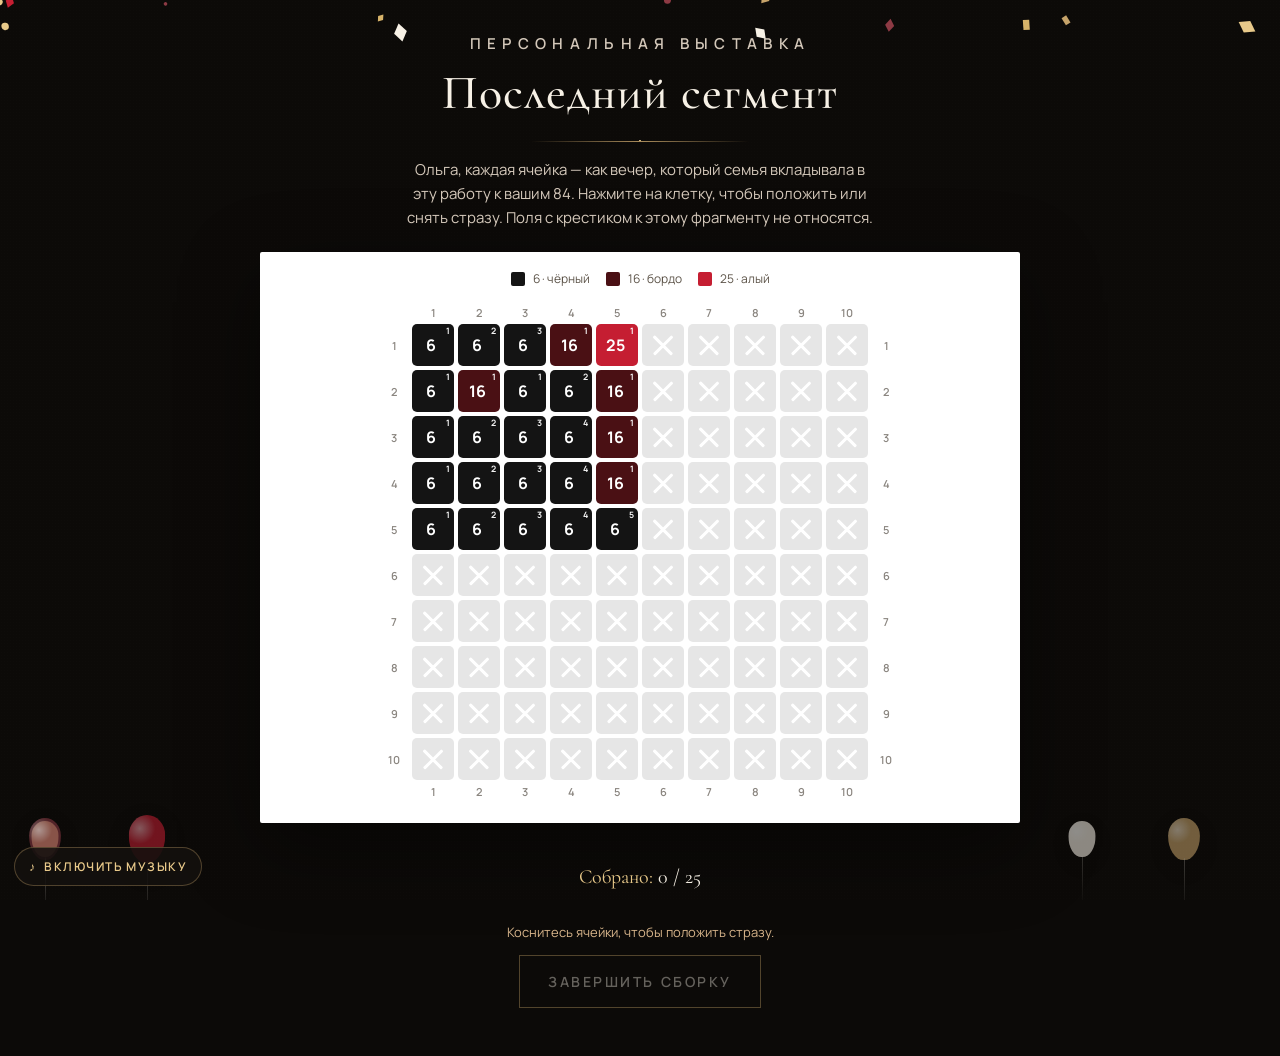
==== assemble.html @ ad4030d2 "Перенести сайт и исходники из папки 1 в репозиторий VIP-приглашение к 84-летию Ольги: билет, сборка " ====
<!DOCTYPE html>
<html lang="ru">
<head>
  <meta charset="UTF-8" />
  <meta name="viewport" content="width=device-width, initial-scale=1, viewport-fit=cover" />
  <meta name="theme-color" content="#0c0a08" />
  <title>Сборка · Последний сегмент</title>
  <link rel="icon" href="img/favicon.svg" type="image/svg+xml" />
  <link rel="preconnect" href="https://fonts.googleapis.com" />
  <link rel="preconnect" href="https://fonts.gstatic.com" crossorigin />
  <link href="https://fonts.googleapis.com/css2?family=Cormorant+Garamond:ital,wght@0,500;0,600;1,500&family=Manrope:wght@400;500;600;700&display=swap" rel="stylesheet" />
  <link rel="stylesheet" href="css/styles.css" />
</head>
<body data-scene="assemble">
  <div class="veil" id="veil" hidden>
    <p>Плёнка сходит…</p>
  </div>
  <main class="page assemble-page">
    <div class="assemble-shell">
      <header class="assemble-head">
        <p class="kicker">Персональная выставка</p>
        <h1>Последний сегмент</h1>
        <div class="ornament" aria-hidden="true"></div>
        <p>
          Ольга, каждая ячейка — как вечер, который семья вкладывала в эту работу
          к вашим 84. Нажмите на клетку, чтобы положить или снять стразу.
          Поля с крестиком к этому фрагменту не относятся.
        </p>
      </header>

      <section class="board-card" aria-label="Схема сегмента">
        <div class="legend">
          <span class="swatch"><i class="s6"></i> 6 · чёрный</span>
          <span class="swatch"><i class="s16"></i> 16 · бордо</span>
          <span class="swatch"><i class="s25"></i> 25 · алый</span>
        </div>
        <div class="chart-wrap">
          <div id="chart" class="chart" role="grid" aria-label="Схема 10 на 10, активны 25 ячеек"></div>
        </div>
      </section>

      <footer class="assemble-footer">
        <p id="progress" class="progress">Собрано: <span>0 / 25</span></p>
        <p id="hint" class="hint">Коснитесь ячейки, чтобы положить стразу.</p>
        <button class="btn is-disabled" id="finishBtn" type="button">Завершить сборку</button>
      </footer>
    </div>
  </main>
  <script src="js/atmosphere.js"></script>
  <script src="js/assemble.js"></script>
</body>
</html>
---- css/styles.css ----
:root {
  --bg: #0c0a08;
  --bg-soft: #14110e;
  --paper: #f4efe6;
  --paper-deep: #e7dfd2;
  --ink: #1c1814;
  --ink-soft: #5c5348;
  --cream: #f7f1e6;
  --gold: #c6a36a;
  --gold-bright: #e8c98a;
  --gold-dim: #8a7048;
  --line: rgba(198, 163, 106, 0.35);
  --c6: #141414;
  --c16: #4a1014;
  --c25: #c51e32;
  --x: #ececec;
  --shadow: 0 24px 80px rgba(0, 0, 0, 0.45);
  --gold-glow: 0 0 28px rgba(198, 163, 106, 0.38);
  --serif: "Cormorant Garamond", "Times New Roman", serif;
  --sans: "Manrope", "Segoe UI", sans-serif;
}

*,
*::before,
*::after {
  box-sizing: border-box;
}

html,
body {
  margin: 0;
  min-height: 100%;
}

body {
  font-family: var(--sans);
  background: var(--bg);
  color: var(--cream);
  -webkit-font-smoothing: antialiased;
}

body::before {
  content: "";
  position: fixed;
  inset: 0;
  pointer-events: none;
  background-image: radial-gradient(rgba(255, 255, 255, 0.03) 0.6px, transparent 0.6px);
  background-size: 3px 3px;
  opacity: 0.35;
  z-index: 0;
}

a {
  color: inherit;
}

[hidden] {
  display: none !important;
}

.page {
  position: relative;
  z-index: 1;
  min-height: 100vh;
  display: flex;
  flex-direction: column;
  align-items: center;
  justify-content: center;
  padding: max(32px, env(safe-area-inset-top)) 20px max(48px, env(safe-area-inset-bottom));
}

.ornament {
  width: min(220px, 50vw);
  height: 18px;
  background:
    linear-gradient(90deg, transparent, var(--gold), transparent) center / 100% 1px no-repeat,
    radial-gradient(circle, var(--gold-bright) 1.4px, transparent 1.5px) center / 18px 18px no-repeat;
  opacity: 0.85;
  margin: 8px auto;
}

.kicker {
  letter-spacing: 0.42em;
  text-transform: uppercase;
  font-size: 11px;
  color: var(--gold);
  font-weight: 600;
  margin: 0;
}

h1,
h2 {
  font-family: var(--serif);
  font-weight: 500;
  letter-spacing: 0.02em;
  margin: 0;
}

.btn {
  appearance: none;
  border: 1px solid var(--gold);
  background: transparent;
  color: var(--cream);
  font-family: var(--sans);
  font-size: 14px;
  font-weight: 600;
  letter-spacing: 0.18em;
  text-transform: uppercase;
  text-decoration: none;
  padding: 16px 28px;
  cursor: pointer;
  display: inline-flex;
  align-items: center;
  justify-content: center;
  gap: 10px;
  transition: background 0.25s ease, color 0.25s ease, transform 0.2s ease, opacity 0.2s ease;
}

.btn:hover {
  background: var(--gold);
  color: var(--bg);
  transform: translateY(-1px);
}

.btn:active {
  transform: translateY(0);
}

.btn[disabled],
.btn.is-disabled {
  opacity: 0.38;
  cursor: not-allowed;
  transform: none;
  background: transparent;
  color: var(--cream);
}

.btn.is-ready {
  opacity: 1;
  cursor: pointer;
  background: var(--gold);
  color: var(--bg);
  box-shadow: var(--gold-glow);
}

.btn.is-ready:hover {
  background: var(--gold-bright);
  color: var(--bg);
}

.btn-ghost {
  border-color: rgba(198, 163, 106, 0.45);
  letter-spacing: 0.14em;
  font-size: 12px;
  padding: 12px 22px;
}

.hint {
  min-height: 1.4em;
  margin: 0;
  font-size: 13px;
  color: #d7b48a;
}

/* ——— Page 1: invitation ——— */
.invite-wrap {
  width: min(720px, 100%);
}

.ticket {
  position: relative;
  background:
    linear-gradient(180deg, rgba(198, 163, 106, 0.08), transparent 28%),
    var(--bg-soft);
  border: 1px solid var(--line);
  box-shadow: var(--shadow);
  padding: 42px 36px 36px;
  overflow: hidden;
}

.ticket::before,
.ticket::after {
  content: "";
  position: absolute;
  top: 58%;
  width: 28px;
  height: 28px;
  background: var(--bg);
  border-radius: 50%;
}

.ticket::before {
  left: -14px;
  box-shadow: inset -1px 0 0 var(--line);
}

.ticket::after {
  right: -14px;
  box-shadow: inset 1px 0 0 var(--line);
}

.ticket-head {
  display: flex;
  justify-content: space-between;
  align-items: flex-start;
  gap: 16px;
  margin-bottom: 28px;
}

.ticket-no {
  font-size: 11px;
  letter-spacing: 0.28em;
  text-transform: uppercase;
  color: var(--gold-dim);
  text-align: right;
}

.ticket h1 {
  font-size: clamp(36px, 8vw, 58px);
  line-height: 0.95;
  margin: 10px 0 6px;
}

.ticket .subtitle {
  font-family: var(--serif);
  font-style: italic;
  font-size: 22px;
  color: var(--gold-bright);
  margin: 0 0 18px;
}

.ticket-meta {
  display: grid;
  grid-template-columns: repeat(3, 1fr);
  gap: 10px;
  margin: 0 0 22px;
  padding: 0;
}

.ticket-meta div {
  text-align: center;
  border-top: 1px solid var(--line);
  border-bottom: 1px solid var(--line);
  padding: 10px 4px;
}

.ticket-meta dt {
  font-size: 10px;
  letter-spacing: 0.28em;
  text-transform: uppercase;
  color: var(--gold-dim);
  margin: 0 0 4px;
}

.ticket-meta dd {
  margin: 0;
  font-family: var(--serif);
  font-size: 16px;
  color: var(--cream);
}

.ticket-perf {
  height: 18px;
  margin: 8px 0 18px;
  background-image: radial-gradient(circle, var(--bg) 5px, transparent 5.5px);
  background-size: 18px 18px;
  background-position: center;
  background-repeat: repeat-x;
  border-top: 1px dashed var(--line);
  border-bottom: 1px dashed var(--line);
}

.story {
  color: #d8cfc3;
  font-size: 15.5px;
  line-height: 1.7;
  max-width: 58ch;
}

.story p {
  margin: 0 0 14px;
}

.story em {
  font-family: var(--serif);
  font-style: italic;
  color: var(--cream);
}

.sealed {
  margin: 26px 0 30px;
  display: grid;
  grid-template-columns: 92px 1fr;
  gap: 16px;
  align-items: center;
  padding: 14px;
  border: 1px dashed var(--line);
  background: rgba(255, 255, 255, 0.02);
}

.canvas-preview {
  width: 92px;
  height: 118px;
  background:
    linear-gradient(135deg, rgba(197, 30, 50, 0.18), transparent 42%),
    repeating-linear-gradient(90deg, #1a1a1a 0 6px, #2a2a2a 6px 12px);
  position: relative;
  overflow: hidden;
  border: 1px solid #2b261f;
}

.canvas-preview .film {
  position: absolute;
  inset: 0 0 0 18%;
  background:
    repeating-linear-gradient(
      -18deg,
      rgba(232, 222, 204, 0.88) 0 10px,
      rgba(214, 202, 180, 0.92) 10px 20px
    );
  box-shadow: -8px 0 16px rgba(0, 0, 0, 0.35);
}

.canvas-preview .film::after {
  content: "";
  position: absolute;
  inset: 0;
  background:
    linear-gradient(transparent 40%, rgba(0, 0, 0, 0.05) 41%),
    repeating-linear-gradient(90deg, transparent 0 16px, rgba(0, 0, 0, 0.06) 16px 17px);
}

.sealed p {
  margin: 0;
  font-size: 13px;
  line-height: 1.55;
  color: #cfc4b6;
}

.actions {
  display: flex;
  flex-direction: column;
  align-items: center;
  gap: 14px;
}

/* ——— Page 2: assembly ——— */
.assemble-page {
  justify-content: flex-start;
}

.assemble-shell {
  width: min(760px, 100%);
}

.assemble-head {
  text-align: center;
  margin-bottom: 22px;
}

.assemble-head h1 {
  font-size: clamp(32px, 7vw, 48px);
  margin: 8px 0 10px;
}

.assemble-head p {
  margin: 0 auto;
  max-width: 52ch;
  color: #d4c8ba;
  line-height: 1.6;
  font-size: 15px;
}

.board-card {
  background: #fff;
  color: var(--ink);
  border-radius: 2px;
  padding: 18px 14px 16px;
  box-shadow: var(--shadow);
}

.legend {
  display: flex;
  flex-wrap: wrap;
  gap: 10px 16px;
  justify-content: center;
  margin-bottom: 14px;
  font-size: 12px;
  color: var(--ink-soft);
}

.swatch {
  display: inline-flex;
  align-items: center;
  gap: 8px;
}

.swatch i {
  width: 14px;
  height: 14px;
  display: inline-block;
  border-radius: 2px;
}

.swatch .s6 { background: var(--c6); }
.swatch .s16 { background: var(--c16); }
.swatch .s25 { background: var(--c25); }

.chart-wrap {
  overflow: auto;
  padding: 4px 0 8px;
}

.chart {
  --cell: min(42px, 7.2vw);
  width: max-content;
  margin: 0 auto;
  display: grid;
  grid-template-columns: 28px repeat(10, var(--cell)) 28px;
  gap: 4px;
  user-select: none;
}

.axis {
  display: flex;
  align-items: center;
  justify-content: center;
  font-size: 11px;
  color: #8b8680;
  font-weight: 600;
}

.cell {
  width: var(--cell);
  height: var(--cell);
  border-radius: 5px;
  position: relative;
  display: flex;
  align-items: center;
  justify-content: center;
  font-weight: 700;
  color: #fff;
  font-size: calc(var(--cell) * 0.38);
  line-height: 1;
  border: 0;
  padding: 0;
}

.cell.color-6 { background: var(--c6); }
.cell.color-16 { background: var(--c16); }
.cell.color-25 { background: var(--c25); }

.cell .code {
  transform: translate(-2px, 1px);
}

.cell sup {
  position: absolute;
  top: 3px;
  right: 4px;
  font-size: 0.55em;
  font-weight: 700;
  opacity: 0.95;
}

.cell.placeable {
  font-family: inherit;
  appearance: none;
  -webkit-appearance: none;
  cursor: pointer;
  touch-action: manipulation;
  transition: transform 0.12s ease, box-shadow 0.12s ease, filter 0.12s ease;
}

.cell.placeable:hover {
  transform: translateY(-1px);
  filter: brightness(1.12);
}

.cell.placeable:focus-visible {
  outline: 2px solid var(--gold);
  outline-offset: 2px;
}

.cell.blocked {
  background: #e6e6e6;
  color: #fff;
  cursor: default;
  pointer-events: none;
}

.cell.blocked .x {
  display: none;
}

.cell.blocked::before,
.cell.blocked::after {
  content: "";
  position: absolute;
  width: 62%;
  height: 2.5px;
  background: #fff;
  border-radius: 1px;
}

.cell.blocked::before {
  transform: rotate(45deg);
}

.cell.blocked::after {
  transform: rotate(-45deg);
}

.cell.placed .gem {
  position: absolute;
  inset: 12%;
  background:
    linear-gradient(135deg, rgba(255, 255, 255, 0.85), rgba(255, 255, 255, 0) 42%),
    conic-gradient(from 45deg, rgba(255, 255, 255, 0.15), rgba(255, 255, 255, 0.7), rgba(0, 0, 0, 0.25), rgba(255, 255, 255, 0.5), rgba(255, 255, 255, 0.15));
  clip-path: polygon(50% 0, 100% 50%, 50% 100%, 0 50%);
  box-shadow: 0 0 10px rgba(255, 255, 255, 0.35);
  animation: gleam 1.8s ease-in-out infinite;
  z-index: 2;
}

.cell.placed .code,
.cell.placed sup {
  opacity: 0.18;
}

.cell.placed.color-25 .gem {
  animation: gleam 1.2s ease-in-out infinite;
  box-shadow: 0 0 14px rgba(197, 30, 50, 0.55);
}

.veil {
  position: fixed;
  inset: 0;
  z-index: 40;
  display: grid;
  place-items: center;
  background: rgba(12, 10, 8, 0.92);
  opacity: 0;
  pointer-events: none;
  transition: opacity 0.7s ease;
}

.veil.is-on {
  opacity: 1;
  pointer-events: all;
}

.veil p {
  margin: 0;
  font-family: var(--serif);
  font-style: italic;
  font-size: 28px;
  color: var(--gold-bright);
  letter-spacing: 0.04em;
}

body.is-complete .board-card {
  box-shadow: var(--shadow), 0 0 0 1px rgba(198, 163, 106, 0.35);
}

.lock-screen {
  width: min(520px, 100%);
  text-align: center;
}

.lock-screen h1 {
  font-size: clamp(32px, 7vw, 48px);
  margin: 8px 0 10px;
}

.lock-screen p {
  color: #d4c8ba;
  line-height: 1.65;
  margin: 0 auto 28px;
  max-width: 42ch;
}

@keyframes gleam {
  0%, 100% { filter: brightness(1); }
  50% { filter: brightness(1.35); }
}

.assemble-footer {
  display: flex;
  flex-direction: column;
  align-items: center;
  gap: 14px;
  margin-top: 22px;
  text-align: center;
}

.progress {
  font-family: var(--serif);
  font-size: 20px;
  color: var(--gold-bright);
}

.progress span {
  color: var(--cream);
}

/* ——— Page 3: gallery ——— */
.gallery-shell {
  width: min(640px, 100%);
  text-align: center;
}

.gallery-shell h1 {
  font-size: clamp(32px, 7vw, 50px);
  margin: 8px 0 6px;
}

.gallery-kicker-note {
  font-family: var(--serif);
  font-style: italic;
  color: var(--gold-bright);
  font-size: 20px;
  margin: 0 0 24px;
}

.frame-wrap {
  position: relative;
  margin: 0 auto 28px;
  width: min(420px, 86vw);
  padding: 16px;
  background:
    linear-gradient(180deg, #d7b36a, #8d6a32 40%, #c4a05a 70%, #7a5a28);
  box-shadow:
    var(--shadow),
    0 0 0 1px #5a431c,
    0 0 80px rgba(198, 163, 106, 0.18);
}

.frame-wrap::before {
  content: "";
  position: absolute;
  inset: 8px;
  border: 1px solid rgba(255, 255, 255, 0.28);
  pointer-events: none;
}

.portrait {
  display: block;
  width: 100%;
  aspect-ratio: 4 / 5;
  object-fit: cover;
  object-position: 50% 18%;
  background: #111;
  filter: contrast(1.02) saturate(1.04);
}

.reveal .portrait {
  animation: unveil 1.6s ease both;
}

@keyframes unveil {
  from { opacity: 0; transform: scale(1.04); filter: blur(8px) brightness(0.7); }
  to { opacity: 1; transform: scale(1); filter: contrast(1.02) saturate(1.04); }
}

.caption {
  color: #d8cfc3;
  font-size: 15.5px;
  line-height: 1.7;
  margin: 0 auto 28px;
  max-width: 54ch;
}

.caption p {
  margin: 0 0 12px;
}

.sign {
  font-family: var(--serif);
  font-style: italic;
  color: var(--gold-bright);
}

.party-canvas,
.balloon-layer {
  position: fixed;
  inset: 0;
  pointer-events: none;
  z-index: 2;
}

.balloon-layer {
  overflow: hidden;
}

.balloon {
  position: absolute;
  bottom: 4vh;
  width: 38px;
  height: 50px;
  background:
    radial-gradient(circle at 30% 28%, rgba(255, 255, 255, 0.55), transparent 36%),
    var(--balloon);
  border-radius: 50% 50% 48% 48% / 42% 42% 58% 58%;
  transform: scale(var(--s, 1));
  animation: balloon-drift var(--drift, 8s) ease-in-out infinite;
  animation-delay: var(--delay, 0s);
  filter: drop-shadow(0 8px 12px rgba(0, 0, 0, 0.28));
}

.balloon::after {
  content: "";
  position: absolute;
  left: 50%;
  top: 96%;
  width: 1px;
  height: 72px;
  background: linear-gradient(rgba(247, 241, 230, 0.45), transparent);
}

.balloon-left {
  left: var(--x, 3vw);
}

.balloon-right {
  right: var(--x, 3vw);
}

@keyframes balloon-drift {
  0%, 100% { transform: scale(var(--s, 1)) translateY(0) rotate(-6deg); }
  50% { transform: scale(var(--s, 1)) translateY(-28px) rotate(7deg); }
}

body[data-scene="assemble"] .balloon {
  opacity: 0.55;
}

.music-toggle {
  position: fixed;
  left: max(14px, env(safe-area-inset-left));
  bottom: max(14px, env(safe-area-inset-bottom));
  z-index: 50;
  appearance: none;
  border: 1px solid var(--line);
  background: rgba(20, 17, 14, 0.88);
  color: var(--gold-bright);
  font-family: var(--sans);
  font-size: 12px;
  font-weight: 600;
  letter-spacing: 0.12em;
  text-transform: uppercase;
  padding: 10px 14px;
  border-radius: 999px;
  cursor: pointer;
  display: inline-flex;
  align-items: center;
  gap: 8px;
}

.music-toggle.is-waiting {
  animation: music-pulse 1.6s ease-in-out infinite;
}

.music-toggle.is-on {
  border-color: var(--gold);
  color: var(--bg);
  background: var(--gold);
}

@keyframes music-pulse {
  0%, 100% { box-shadow: 0 0 0 0 rgba(198, 163, 106, 0.35); }
  50% { box-shadow: 0 0 0 8px rgba(198, 163, 106, 0); }
}

.gift-row {
  display: flex;
  align-items: center;
  justify-content: center;
  gap: 14px;
  margin-bottom: 6px;
}

.gallery-gift {
  margin: 0 0 18px;
}

.gift-dates {
  margin: 0;
  text-align: left;
  font-family: var(--serif);
  font-style: italic;
  font-size: 15px;
  color: var(--gold-bright);
  line-height: 1.45;
}

.cake {
  position: relative;
  width: 54px;
  height: 62px;
  flex: 0 0 auto;
}

.cake i {
  position: absolute;
  left: 50%;
  display: block;
}

.cake .flame {
  top: 0;
  width: 7px;
  height: 10px;
  margin-left: -3.5px;
  background: radial-gradient(circle, #ffe9a8 0 35%, #e3942b 70%, transparent 71%);
  border-radius: 50% 50% 45% 45%;
  animation: flame 0.9s ease-in-out infinite;
}

.cake .candle {
  top: 8px;
  width: 4px;
  height: 14px;
  margin-left: -2px;
  background: linear-gradient(#f7f1e6, #e8c98a);
  border-radius: 1px;
}

.cake .tier {
  border-radius: 3px 3px 2px 2px;
  transform: translateX(-50%);
}

.cake .tier.top {
  bottom: 22px;
  width: 28px;
  height: 10px;
  background: linear-gradient(#f4e4c4, #d9b37a);
}

.cake .tier.mid {
  bottom: 13px;
  width: 36px;
  height: 11px;
  background: linear-gradient(#c51e32, #7a1420);
}

.cake .tier.base {
  bottom: 5px;
  width: 46px;
  height: 12px;
  background: linear-gradient(#e8c98a, #a07a3c);
}

.cake .plate {
  bottom: 0;
  width: 52px;
  height: 5px;
  margin-left: -26px;
  border-radius: 50%;
  background: rgba(247, 241, 230, 0.35);
}

@keyframes flame {
  0%, 100% { transform: scale(1) translateY(0); opacity: 0.95; }
  50% { transform: scale(1.15, 0.9) translateY(-1px); opacity: 1; }
}

@media (prefers-reduced-motion: reduce) {
  .cell.placed .gem,
  .reveal .portrait,
  .veil,
  .balloon,
  .cake .flame,
  .music-toggle.is-waiting {
    animation: none;
    transition: none;
  }

  .btn,
  .cell.placeable {
    transition: none;
  }
}

@media (max-width: 640px) {
  .ticket {
    padding: 28px 18px 24px;
  }

  .ticket-head {
    flex-direction: column;
  }

  .ticket-no {
    text-align: left;
  }

  .ticket-meta {
    grid-template-columns: 1fr;
    gap: 0;
  }

  .ticket-meta div {
    border-top: 0;
    border-bottom: 1px solid var(--line);
    text-align: left;
    padding: 8px 0;
  }

  .ticket-meta div:first-child {
    border-top: 1px solid var(--line);
  }

  .sealed {
    grid-template-columns: 72px 1fr;
  }

  .chart {
    --cell: min(30px, 7.4vw);
    gap: 3px;
    grid-template-columns: 18px repeat(10, var(--cell)) 18px;
  }

  .axis {
    font-size: 9px;
  }
}
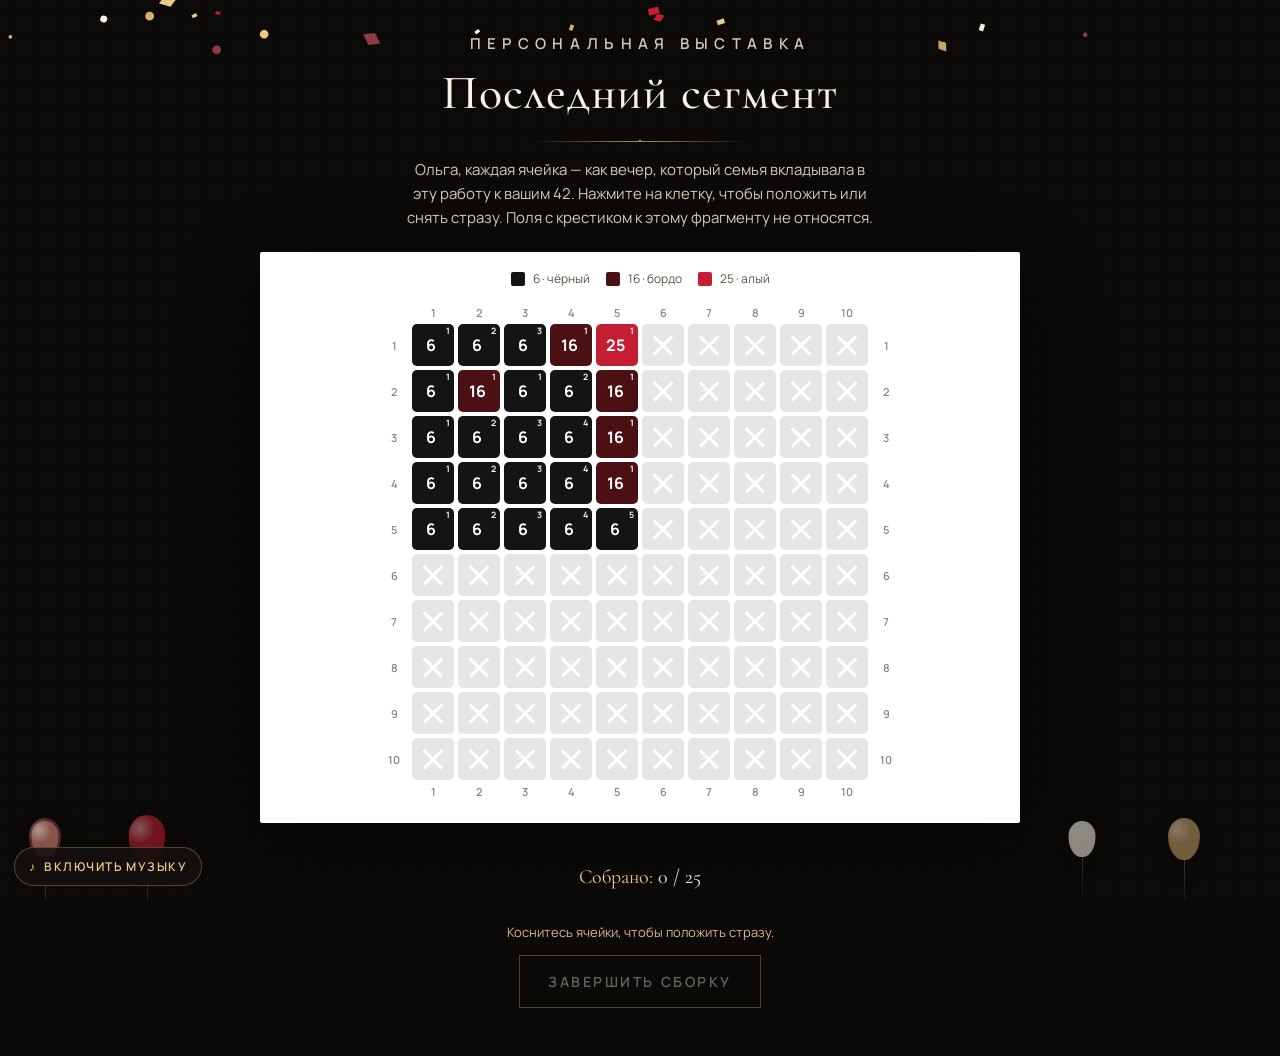
==== commit 9c59413e: "Исправить возраст на 42 и записать саммари проекта На сайте везде возраст 42 года, а не 84 и не год " ====
--- a/assemble.html
+++ b/assemble.html
@@ -23,7 +23,7 @@
         <div class="ornament" aria-hidden="true"></div>
         <p>
           Ольга, каждая ячейка — как вечер, который семья вкладывала в эту работу
-          к вашим 84. Нажмите на клетку, чтобы положить или снять стразу.
+          к вашим 42. Нажмите на клетку, чтобы положить или снять стразу.
           Поля с крестиком к этому фрагменту не относятся.
         </p>
       </header>
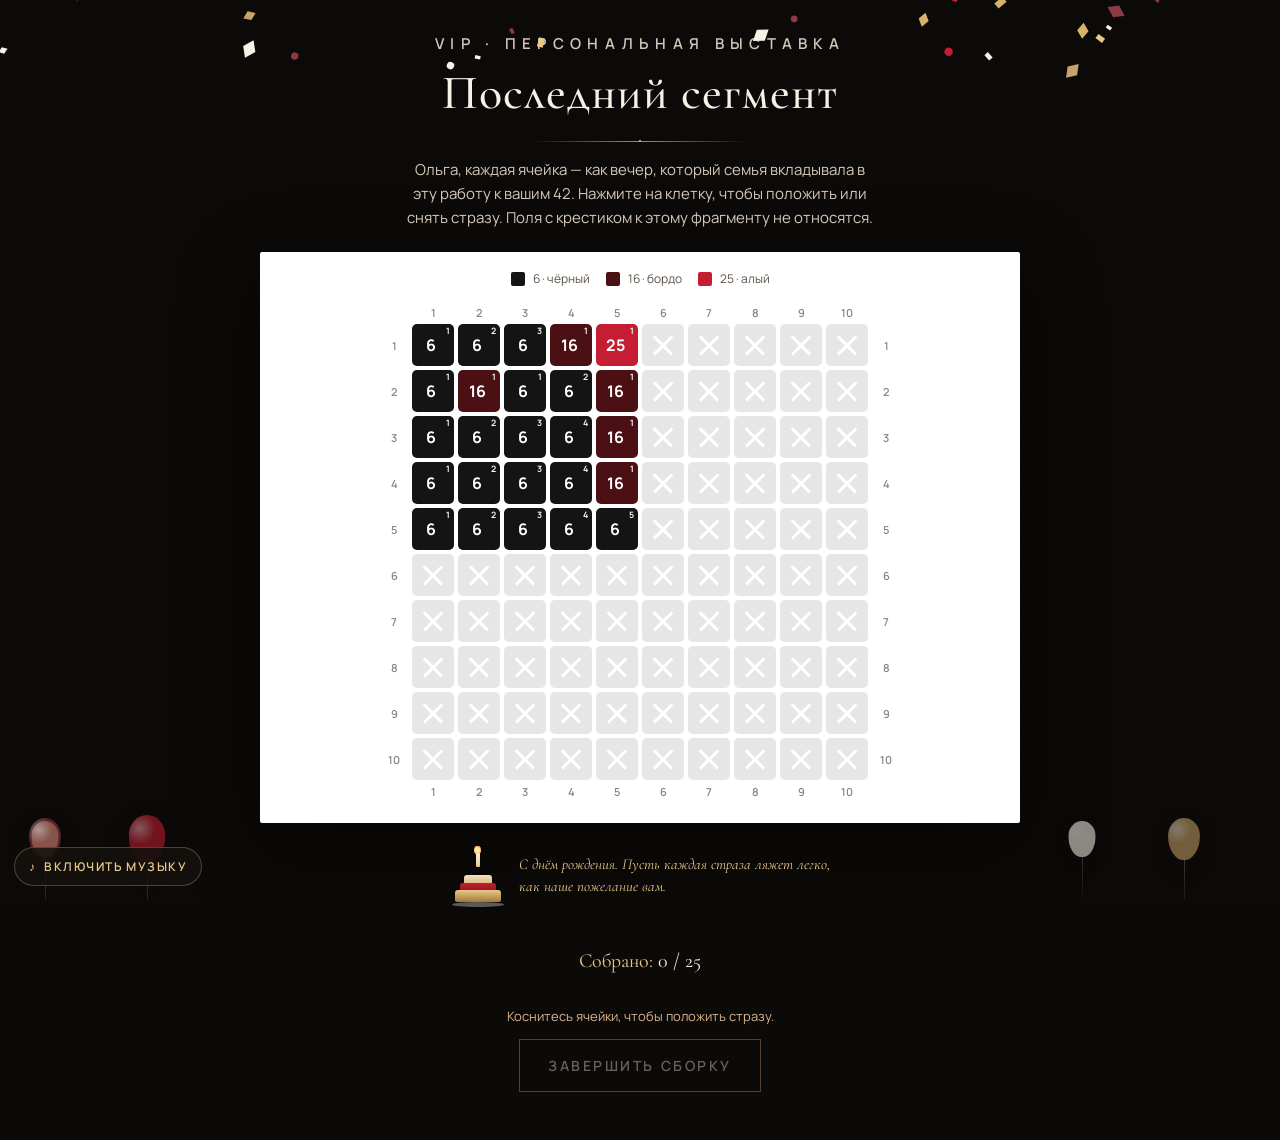
==== commit dc8583c8: "Усилить VIP-билет, limited-плашку и анимацию аватара На билете акцент VIP и плашка Limited, срок «де" ====
--- a/assemble.html
+++ b/assemble.html
@@ -18,7 +18,7 @@
   <main class="page assemble-page">
     <div class="assemble-shell">
       <header class="assemble-head">
-        <p class="kicker">Персональная выставка</p>
+        <p class="kicker">VIP · персональная выставка</p>
         <h1>Последний сегмент</h1>
         <div class="ornament" aria-hidden="true"></div>
         <p>
@@ -40,6 +40,17 @@
       </section>
 
       <footer class="assemble-footer">
+        <div class="gift-row assemble-gift">
+          <div class="cake" aria-hidden="true">
+            <i class="flame"></i>
+            <i class="candle"></i>
+            <i class="tier top"></i>
+            <i class="tier mid"></i>
+            <i class="tier base"></i>
+            <i class="plate"></i>
+          </div>
+          <p class="gift-wish">С днём рождения. Пусть каждая страза ляжет легко,<br />как наше пожелание вам.</p>
+        </div>
         <p id="progress" class="progress">Собрано: <span>0 / 25</span></p>
         <p id="hint" class="hint">Коснитесь ячейки, чтобы положить стразу.</p>
         <button class="btn is-disabled" id="finishBtn" type="button">Завершить сборку</button>
--- a/css/styles.css
+++ b/css/styles.css
@@ -170,12 +170,78 @@
 .ticket {
   position: relative;
   background:
-    linear-gradient(180deg, rgba(198, 163, 106, 0.08), transparent 28%),
+    linear-gradient(180deg, rgba(198, 163, 106, 0.16), transparent 22%),
     var(--bg-soft);
-  border: 1px solid var(--line);
-  box-shadow: var(--shadow);
+  border: 1px solid var(--gold);
+  box-shadow: var(--shadow), var(--gold-glow);
   padding: 42px 36px 36px;
   overflow: hidden;
+}
+
+.ticket-watermark {
+  position: absolute;
+  left: 50%;
+  top: 42%;
+  margin: 0;
+  transform: translate(-50%, -50%) rotate(-18deg);
+  font-family: var(--serif);
+  font-size: clamp(120px, 28vw, 220px);
+  letter-spacing: 0.08em;
+  color: var(--gold);
+  opacity: 0.07;
+  pointer-events: none;
+  user-select: none;
+  line-height: 1;
+  z-index: 0;
+}
+
+.ticket > *:not(.ticket-watermark) {
+  position: relative;
+  z-index: 1;
+}
+
+.vip-brand {
+  display: flex;
+  flex-wrap: wrap;
+  align-items: center;
+  gap: 10px;
+}
+
+.vip-kicker {
+  font-size: 12px;
+  letter-spacing: 0.48em;
+}
+
+.limited-badge {
+  display: inline-flex;
+  align-items: center;
+  border: 1px solid var(--gold);
+  background: linear-gradient(180deg, rgba(232, 201, 138, 0.22), rgba(198, 163, 106, 0.08));
+  color: var(--gold-bright);
+  letter-spacing: 0.32em;
+  text-transform: uppercase;
+  font-size: 10px;
+  font-weight: 700;
+  padding: 6px 10px 5px;
+}
+
+.vip-mark {
+  margin: 4px 0 2px;
+  font-family: var(--serif);
+  font-size: clamp(52px, 14vw, 92px);
+  font-weight: 600;
+  letter-spacing: 0.34em;
+  line-height: 0.9;
+  color: var(--gold-bright);
+  text-shadow: 0 0 28px rgba(198, 163, 106, 0.45);
+}
+
+.limited-line {
+  margin: 0 0 18px;
+  font-size: 12px;
+  letter-spacing: 0.22em;
+  text-transform: uppercase;
+  color: var(--gold);
 }
 
 .ticket::before,
@@ -644,6 +710,11 @@
   pointer-events: none;
 }
 
+.portrait-stage {
+  position: relative;
+  overflow: hidden;
+}
+
 .portrait {
   display: block;
   width: 100%;
@@ -654,13 +725,31 @@
   filter: contrast(1.02) saturate(1.04);
 }
 
+.portrait-mosaic {
+  position: absolute;
+  inset: 0;
+  width: 100%;
+  height: 100%;
+  opacity: 0;
+  pointer-events: none;
+}
+
+.portrait-stage.is-crystal .portrait-mosaic {
+  animation: crystal-in 2.8s ease forwards;
+}
+
 .reveal .portrait {
-  animation: unveil 1.6s ease both;
+  animation: unveil 2.4s ease both;
 }
 
 @keyframes unveil {
-  from { opacity: 0; transform: scale(1.04); filter: blur(8px) brightness(0.7); }
-  to { opacity: 1; transform: scale(1); filter: contrast(1.02) saturate(1.04); }
+  from { opacity: 0.55; transform: scale(1.06); filter: blur(24px) brightness(0.55) saturate(0.65); }
+  to { opacity: 1; transform: scale(1); filter: contrast(1.02) saturate(1.04) blur(0); }
+}
+
+@keyframes crystal-in {
+  from { opacity: 0; }
+  to { opacity: 1; }
 }
 
 .caption {
@@ -784,7 +873,8 @@
   margin: 0 0 18px;
 }
 
-.gift-dates {
+.gift-dates,
+.gift-wish {
   margin: 0;
   text-align: left;
   font-family: var(--serif);
@@ -792,6 +882,11 @@
   font-size: 15px;
   color: var(--gold-bright);
   line-height: 1.45;
+}
+
+.assemble-gift {
+  margin: 0 0 8px;
+  width: min(520px, 100%);
 }
 
 .cake {
@@ -869,6 +964,7 @@
 @media (prefers-reduced-motion: reduce) {
   .cell.placed .gem,
   .reveal .portrait,
+  .portrait-stage.is-crystal .portrait-mosaic,
   .veil,
   .balloon,
   .cake .flame,
@@ -877,6 +973,10 @@
     transition: none;
   }
 
+  .portrait-stage.is-crystal .portrait-mosaic {
+    opacity: 1;
+  }
+
   .btn,
   .cell.placeable {
     transition: none;
@@ -894,6 +994,10 @@
 
   .ticket-no {
     text-align: left;
+  }
+
+  .vip-mark {
+    letter-spacing: 0.18em;
   }
 
   .ticket-meta {
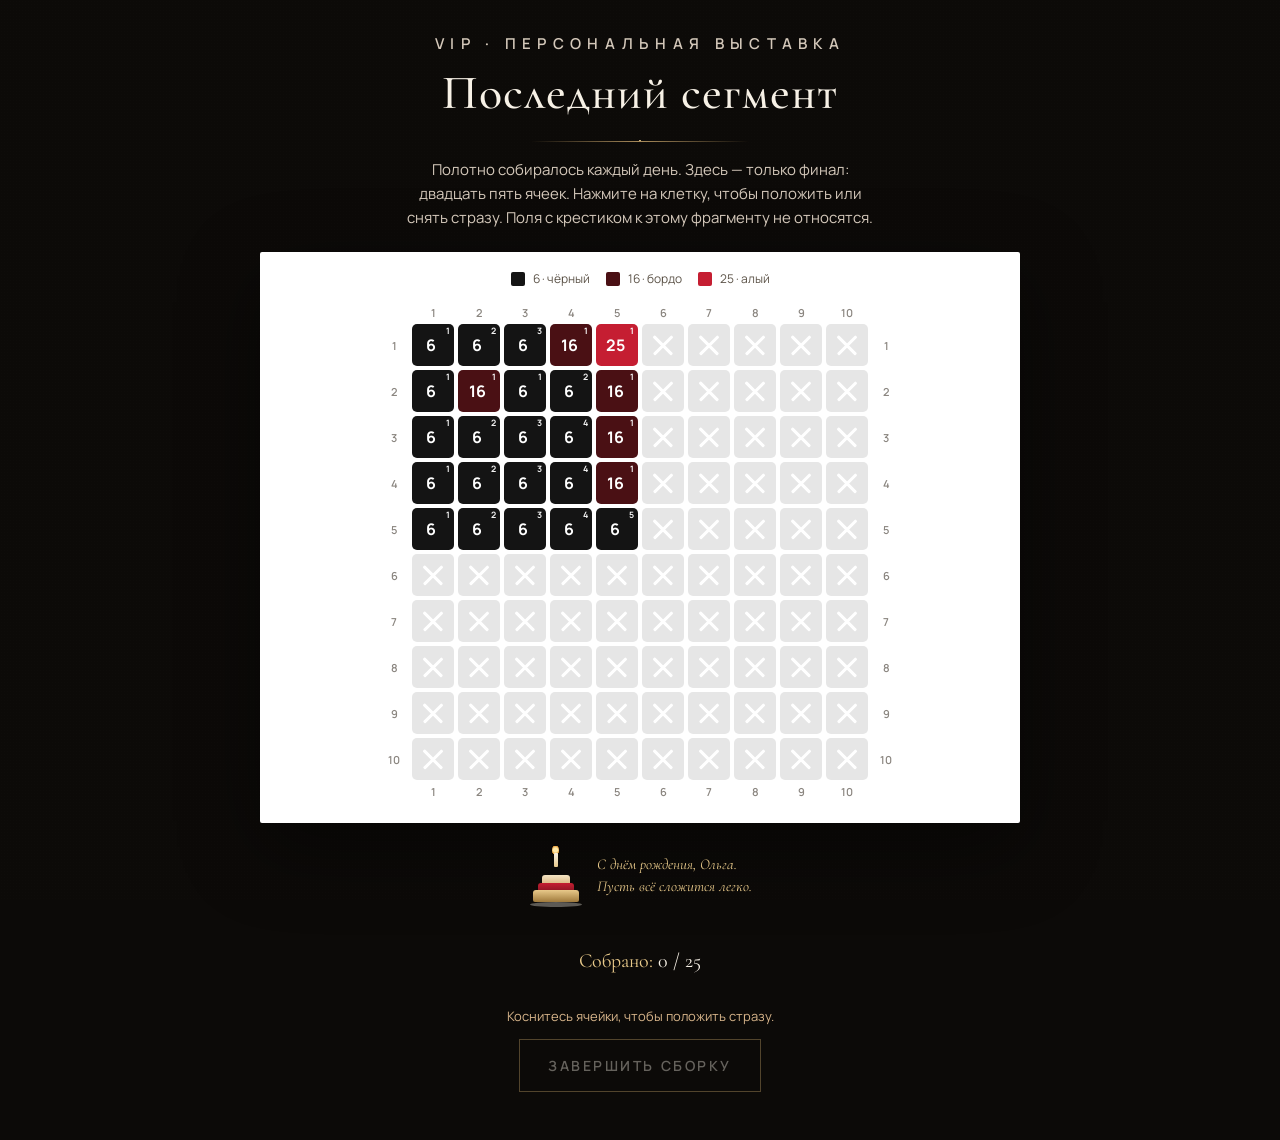
==== commit f44b25a8: "Переписать тексты: без юбилея, всей семьи и последней стразы в зале Полотно «собиралось каждый день»" ====
--- a/assemble.html
+++ b/assemble.html
@@ -22,8 +22,8 @@
         <h1>Последний сегмент</h1>
         <div class="ornament" aria-hidden="true"></div>
         <p>
-          Ольга, каждая ячейка — как вечер, который семья вкладывала в эту работу
-          к вашим 42. Нажмите на клетку, чтобы положить или снять стразу.
+          Полотно собиралось каждый день. Здесь — только финал: двадцать пять
+          ячеек. Нажмите на клетку, чтобы положить или снять стразу.
           Поля с крестиком к этому фрагменту не относятся.
         </p>
       </header>
@@ -49,7 +49,7 @@
             <i class="tier base"></i>
             <i class="plate"></i>
           </div>
-          <p class="gift-wish">С днём рождения. Пусть каждая страза ляжет легко,<br />как наше пожелание вам.</p>
+          <p class="gift-wish">С днём рождения, Ольга.<br />Пусть всё сложится легко.</p>
         </div>
         <p id="progress" class="progress">Собрано: <span>0 / 25</span></p>
         <p id="hint" class="hint">Коснитесь ячейки, чтобы положить стразу.</p>
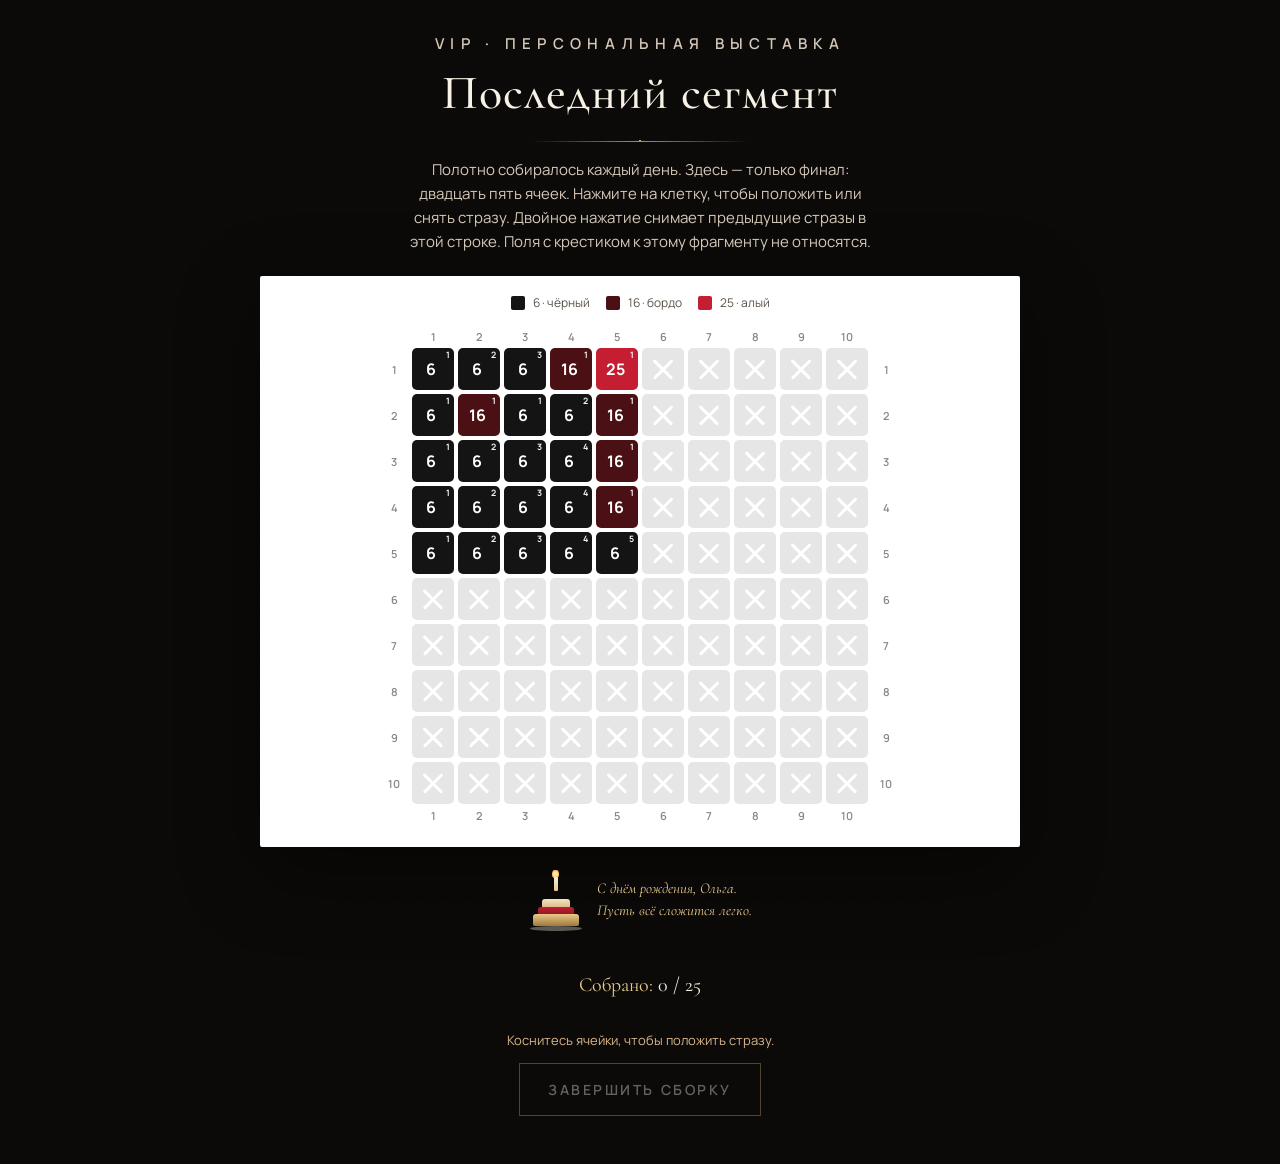
==== commit c2d50efc: "Починить пропуск в зал, двойной тап по строке и проявление портрета Флаг завершения живёт в sessionS" ====
--- a/assemble.html
+++ b/assemble.html
@@ -24,6 +24,7 @@
         <p>
           Полотно собиралось каждый день. Здесь — только финал: двадцать пять
           ячеек. Нажмите на клетку, чтобы положить или снять стразу.
+          Двойное нажатие снимает предыдущие стразы в этой строке.
           Поля с крестиком к этому фрагменту не относятся.
         </p>
       </header>
--- a/css/styles.css
+++ b/css/styles.css
@@ -735,21 +735,29 @@
 }
 
 .portrait-stage.is-crystal .portrait-mosaic {
-  animation: crystal-in 2.8s ease forwards;
+  animation: crystal-in 2.2s ease forwards;
 }
 
 .reveal .portrait {
-  animation: unveil 2.4s ease both;
+  animation: unveil 1.8s ease both;
 }
 
 @keyframes unveil {
-  from { opacity: 0.55; transform: scale(1.06); filter: blur(24px) brightness(0.55) saturate(0.65); }
-  to { opacity: 1; transform: scale(1); filter: contrast(1.02) saturate(1.04) blur(0); }
+  from {
+    opacity: 0.82;
+    transform: scale(1.03);
+    filter: blur(12px) brightness(0.9) saturate(0.94);
+  }
+  to {
+    opacity: 1;
+    transform: scale(1);
+    filter: contrast(1.02) saturate(1.04) blur(0);
+  }
 }
 
 @keyframes crystal-in {
   from { opacity: 0; }
-  to { opacity: 1; }
+  to { opacity: 0.48; }
 }
 
 .caption {
@@ -768,6 +776,9 @@
   font-family: var(--serif);
   font-style: italic;
   color: var(--gold-bright);
+  font-size: 18px;
+  line-height: 1.55;
+  margin-top: 18px;
 }
 
 .party-canvas,
@@ -974,7 +985,7 @@
   }
 
   .portrait-stage.is-crystal .portrait-mosaic {
-    opacity: 1;
+    opacity: 0.4;
   }
 
   .btn,
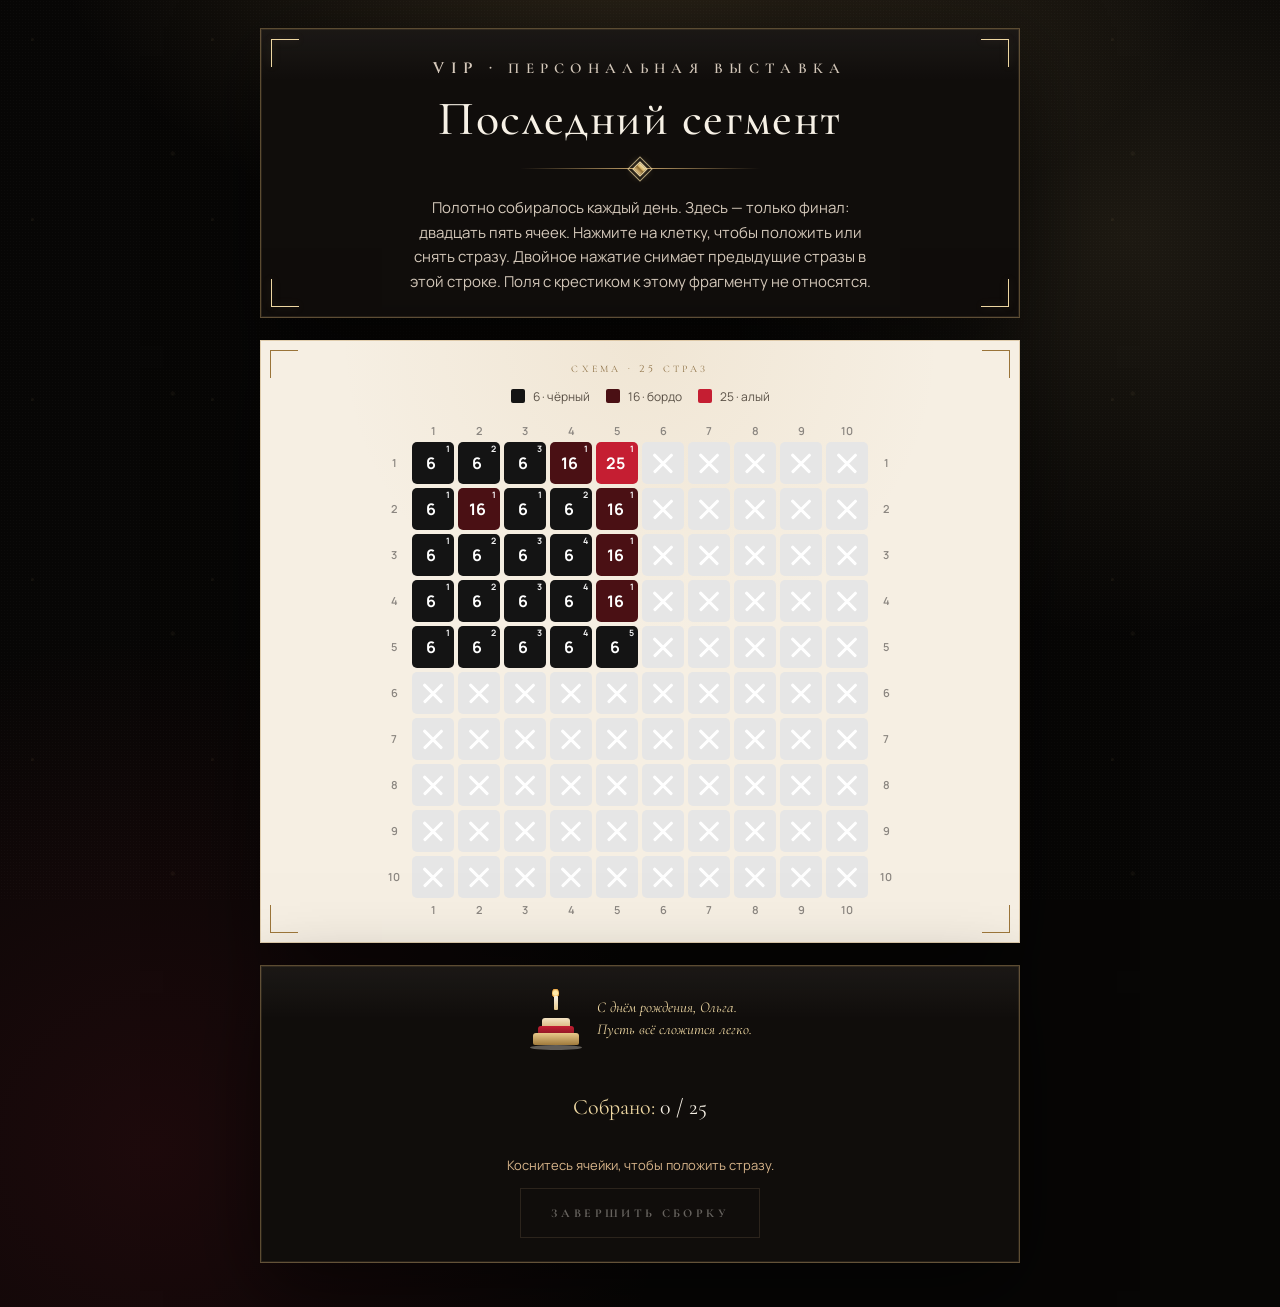
==== commit b74d5c85: "Собрать VIP-приглашение в духе чёрно-золотого gala-билета Тёмный бархатный фон, золотая рамка, моног" ====
--- a/assemble.html
+++ b/assemble.html
@@ -3,12 +3,12 @@
 <head>
   <meta charset="UTF-8" />
   <meta name="viewport" content="width=device-width, initial-scale=1, viewport-fit=cover" />
-  <meta name="theme-color" content="#0c0a08" />
+  <meta name="theme-color" content="#070605" />
   <title>Сборка · Последний сегмент</title>
   <link rel="icon" href="img/favicon.svg" type="image/svg+xml" />
   <link rel="preconnect" href="https://fonts.googleapis.com" />
   <link rel="preconnect" href="https://fonts.gstatic.com" crossorigin />
-  <link href="https://fonts.googleapis.com/css2?family=Cormorant+Garamond:ital,wght@0,500;0,600;1,500&family=Manrope:wght@400;500;600;700&display=swap" rel="stylesheet" />
+  <link href="https://fonts.googleapis.com/css2?family=Cinzel:wght@400;600;700&family=Cormorant+Garamond:ital,wght@0,500;0,600;0,700;1,500;1,600&family=Manrope:wght@400;500;600;700&display=swap" rel="stylesheet" />
   <link rel="stylesheet" href="css/styles.css" />
 </head>
 <body data-scene="assemble">
@@ -17,7 +17,11 @@
   </div>
   <main class="page assemble-page">
     <div class="assemble-shell">
-      <header class="assemble-head">
+      <header class="assemble-head salon-card">
+        <span class="corner corner-tl" aria-hidden="true"></span>
+        <span class="corner corner-tr" aria-hidden="true"></span>
+        <span class="corner corner-bl" aria-hidden="true"></span>
+        <span class="corner corner-br" aria-hidden="true"></span>
         <p class="kicker">VIP · персональная выставка</p>
         <h1>Последний сегмент</h1>
         <div class="ornament" aria-hidden="true"></div>
@@ -30,6 +34,11 @@
       </header>
 
       <section class="board-card" aria-label="Схема сегмента">
+        <span class="corner corner-tl" aria-hidden="true"></span>
+        <span class="corner corner-tr" aria-hidden="true"></span>
+        <span class="corner corner-bl" aria-hidden="true"></span>
+        <span class="corner corner-br" aria-hidden="true"></span>
+        <p class="board-kicker">Схема · 25 страз</p>
         <div class="legend">
           <span class="swatch"><i class="s6"></i> 6 · чёрный</span>
           <span class="swatch"><i class="s16"></i> 16 · бордо</span>
@@ -40,7 +49,7 @@
         </div>
       </section>
 
-      <footer class="assemble-footer">
+      <footer class="assemble-footer salon-card">
         <div class="gift-row assemble-gift">
           <div class="cake" aria-hidden="true">
             <i class="flame"></i>
--- a/css/styles.css
+++ b/css/styles.css
@@ -1,23 +1,27 @@
 :root {
-  --bg: #0c0a08;
-  --bg-soft: #14110e;
-  --paper: #f4efe6;
-  --paper-deep: #e7dfd2;
-  --ink: #1c1814;
-  --ink-soft: #5c5348;
+  --bg: #070605;
+  --bg-soft: #100d0b;
+  --paper: #f3ead9;
+  --paper-deep: #e7dcc7;
+  --ink: #1b1611;
+  --ink-soft: #5a5146;
   --cream: #f7f1e6;
   --gold: #c6a36a;
-  --gold-bright: #e8c98a;
-  --gold-dim: #8a7048;
-  --line: rgba(198, 163, 106, 0.35);
+  --gold-bright: #eed7a2;
+  --gold-dim: #8d7044;
+  --gold-deep: #9a7439;
+  --line: rgba(198, 163, 106, 0.42);
+  --burgundy: #6e1824;
   --c6: #141414;
   --c16: #4a1014;
   --c25: #c51e32;
   --x: #ececec;
-  --shadow: 0 24px 80px rgba(0, 0, 0, 0.45);
-  --gold-glow: 0 0 28px rgba(198, 163, 106, 0.38);
+  --shadow: 0 28px 80px rgba(0, 0, 0, 0.55);
+  --gold-glow: 0 0 40px rgba(198, 163, 106, 0.28);
   --serif: "Cormorant Garamond", "Times New Roman", serif;
+  --display: "Cinzel", "Cormorant Garamond", serif;
   --sans: "Manrope", "Segoe UI", sans-serif;
+  --foil: linear-gradient(180deg, #f4e2b0 0%, #d7b56a 38%, #8d6a32 52%, #e8c98a 100%);
 }
 
 *,
@@ -34,9 +38,14 @@
 
 body {
   font-family: var(--sans);
-  background: var(--bg);
+  background:
+    radial-gradient(ellipse 90% 55% at 50% -8%, rgba(198, 163, 106, 0.22), transparent 52%),
+    radial-gradient(circle at 12% 88%, rgba(110, 24, 36, 0.22), transparent 32%),
+    radial-gradient(circle at 88% 18%, rgba(232, 201, 138, 0.1), transparent 26%),
+    var(--bg);
   color: var(--cream);
   -webkit-font-smoothing: antialiased;
+  overflow-x: hidden;
 }
 
 body::before {
@@ -44,9 +53,12 @@
   position: fixed;
   inset: 0;
   pointer-events: none;
-  background-image: radial-gradient(rgba(255, 255, 255, 0.03) 0.6px, transparent 0.6px);
-  background-size: 3px 3px;
-  opacity: 0.35;
+  background-image:
+    radial-gradient(rgba(255, 255, 255, 0.035) 0.7px, transparent 0.7px),
+    radial-gradient(circle at 18% 22%, rgba(232, 201, 138, 0.09) 0 1px, transparent 2px),
+    radial-gradient(circle at 72% 64%, rgba(232, 201, 138, 0.07) 0 1.5px, transparent 3px);
+  background-size: 3px 3px, 180px 180px, 240px 240px;
+  opacity: 0.7;
   z-index: 0;
 }
 
@@ -66,20 +78,43 @@
   flex-direction: column;
   align-items: center;
   justify-content: center;
-  padding: max(32px, env(safe-area-inset-top)) 20px max(48px, env(safe-area-inset-bottom));
+  padding: max(28px, env(safe-area-inset-top)) 16px max(44px, env(safe-area-inset-bottom));
 }
 
 .ornament {
-  width: min(220px, 50vw);
+  width: min(240px, 62vw);
+  height: 22px;
+  margin: 10px auto 16px;
+  background:
+    linear-gradient(90deg, transparent, var(--gold), transparent) center / 100% 1px no-repeat;
+  position: relative;
+}
+
+.ornament::before,
+.ornament::after {
+  content: "";
+  position: absolute;
+  top: 50%;
+  left: 50%;
+  transform: translate(-50%, -50%) rotate(45deg);
+  border: 1px solid var(--gold-bright);
+}
+
+.ornament::before {
+  width: 11px;
+  height: 11px;
+  background: var(--foil);
+  box-shadow: 0 0 10px rgba(232, 201, 138, 0.45);
+}
+
+.ornament::after {
+  width: 18px;
   height: 18px;
-  background:
-    linear-gradient(90deg, transparent, var(--gold), transparent) center / 100% 1px no-repeat,
-    radial-gradient(circle, var(--gold-bright) 1.4px, transparent 1.5px) center / 18px 18px no-repeat;
-  opacity: 0.85;
-  margin: 8px auto;
+  opacity: 0.7;
 }
 
 .kicker {
+  font-family: var(--display);
   letter-spacing: 0.42em;
   text-transform: uppercase;
   font-size: 11px;
@@ -92,33 +127,35 @@
 h2 {
   font-family: var(--serif);
   font-weight: 500;
-  letter-spacing: 0.02em;
+  letter-spacing: 0.03em;
   margin: 0;
 }
 
 .btn {
   appearance: none;
-  border: 1px solid var(--gold);
-  background: transparent;
-  color: var(--cream);
-  font-family: var(--sans);
-  font-size: 14px;
-  font-weight: 600;
-  letter-spacing: 0.18em;
+  border: 1px solid transparent;
+  background: var(--foil);
+  color: #1a1208;
+  font-family: var(--display);
+  font-size: 12px;
+  font-weight: 700;
+  letter-spacing: 0.28em;
   text-transform: uppercase;
   text-decoration: none;
-  padding: 16px 28px;
+  padding: 16px 30px;
   cursor: pointer;
   display: inline-flex;
   align-items: center;
   justify-content: center;
   gap: 10px;
-  transition: background 0.25s ease, color 0.25s ease, transform 0.2s ease, opacity 0.2s ease;
+  box-shadow:
+    0 10px 28px rgba(0, 0, 0, 0.35),
+    inset 0 1px 0 rgba(255, 255, 255, 0.4);
+  transition: transform 0.2s ease, filter 0.2s ease, opacity 0.2s ease, box-shadow 0.2s ease;
 }
 
 .btn:hover {
-  background: var(--gold);
-  color: var(--bg);
+  filter: brightness(1.08);
   transform: translateY(-1px);
 }
 
@@ -131,28 +168,20 @@
   opacity: 0.38;
   cursor: not-allowed;
   transform: none;
+  filter: grayscale(0.25);
+  box-shadow: none;
   background: transparent;
   color: var(--cream);
+  border-color: var(--line);
 }
 
 .btn.is-ready {
   opacity: 1;
   cursor: pointer;
-  background: var(--gold);
-  color: var(--bg);
-  box-shadow: var(--gold-glow);
-}
-
-.btn.is-ready:hover {
-  background: var(--gold-bright);
-  color: var(--bg);
-}
-
-.btn-ghost {
-  border-color: rgba(198, 163, 106, 0.45);
-  letter-spacing: 0.14em;
-  font-size: 12px;
-  padding: 12px 22px;
+  background: var(--foil);
+  color: #1a1208;
+  border-color: transparent;
+  box-shadow: var(--gold-glow), 0 10px 28px rgba(0, 0, 0, 0.35);
 }
 
 .hint {
@@ -162,40 +191,104 @@
   color: #d7b48a;
 }
 
+.corner {
+  position: absolute;
+  width: 28px;
+  height: 28px;
+  pointer-events: none;
+  z-index: 3;
+}
+
+.corner::before,
+.corner::after {
+  content: "";
+  position: absolute;
+  background: var(--gold-bright);
+  box-shadow: 0 0 8px rgba(232, 201, 138, 0.25);
+}
+
+.corner-tl { top: 10px; left: 10px; }
+.corner-tr { top: 10px; right: 10px; }
+.corner-bl { bottom: 10px; left: 10px; }
+.corner-br { bottom: 10px; right: 10px; }
+
+.corner-tl::before,
+.corner-tr::before,
+.corner-bl::before,
+.corner-br::before {
+  width: 28px;
+  height: 1px;
+}
+
+.corner-tl::after,
+.corner-tr::after,
+.corner-bl::after,
+.corner-br::after {
+  width: 1px;
+  height: 28px;
+}
+
+.corner-tl::before,
+.corner-tl::after { top: 0; left: 0; }
+.corner-tr::before { top: 0; right: 0; }
+.corner-tr::after { top: 0; right: 0; }
+.corner-bl::before { bottom: 0; left: 0; }
+.corner-bl::after { bottom: 0; left: 0; }
+.corner-br::before { bottom: 0; right: 0; }
+.corner-br::after { bottom: 0; right: 0; }
+
+.salon-card {
+  position: relative;
+  background:
+    linear-gradient(180deg, rgba(243, 234, 217, 0.05), transparent 18%),
+    var(--bg-soft);
+  border: 1px solid var(--line);
+  box-shadow: var(--shadow), inset 0 0 0 1px rgba(198, 163, 106, 0.12);
+}
+
 /* ——— Page 1: invitation ——— */
 .invite-wrap {
-  width: min(720px, 100%);
+  width: min(680px, 100%);
 }
 
 .ticket {
   position: relative;
   background:
-    linear-gradient(180deg, rgba(198, 163, 106, 0.16), transparent 22%),
-    var(--bg-soft);
+    linear-gradient(180deg, rgba(198, 163, 106, 0.14), transparent 18%),
+    repeating-linear-gradient(
+      0deg,
+      rgba(255, 255, 255, 0.015) 0 1px,
+      transparent 1px 3px
+    ),
+    #14110d;
   border: 1px solid var(--gold);
-  box-shadow: var(--shadow), var(--gold-glow);
-  padding: 42px 36px 36px;
+  box-shadow:
+    var(--shadow),
+    var(--gold-glow),
+    inset 0 0 0 7px #14110d,
+    inset 0 0 0 8px rgba(198, 163, 106, 0.55);
+  padding: 34px 32px 0;
   overflow: hidden;
 }
 
 .ticket-watermark {
   position: absolute;
   left: 50%;
-  top: 42%;
+  top: 38%;
   margin: 0;
   transform: translate(-50%, -50%) rotate(-18deg);
-  font-family: var(--serif);
-  font-size: clamp(120px, 28vw, 220px);
-  letter-spacing: 0.08em;
+  font-family: var(--display);
+  font-size: clamp(110px, 26vw, 200px);
+  letter-spacing: 0.12em;
   color: var(--gold);
-  opacity: 0.07;
+  opacity: 0.06;
   pointer-events: none;
   user-select: none;
   line-height: 1;
   z-index: 0;
 }
 
-.ticket > *:not(.ticket-watermark) {
+.ticket > *:not(.ticket-watermark):not(.corner) {
   position: relative;
   z-index: 1;
 }
@@ -208,61 +301,97 @@
 }
 
 .vip-kicker {
-  font-size: 12px;
-  letter-spacing: 0.48em;
+  font-size: 11px;
+  letter-spacing: 0.46em;
 }
 
 .limited-badge {
   display: inline-flex;
   align-items: center;
   border: 1px solid var(--gold);
-  background: linear-gradient(180deg, rgba(232, 201, 138, 0.22), rgba(198, 163, 106, 0.08));
+  background: var(--foil);
+  color: #1a1208;
+  font-family: var(--display);
+  letter-spacing: 0.28em;
+  text-transform: uppercase;
+  font-size: 9px;
+  font-weight: 700;
+  padding: 6px 9px 5px;
+}
+
+.ticket-crest {
+  display: flex;
+  align-items: center;
+  justify-content: center;
+  gap: 16px;
+  margin: 8px 0 6px;
+}
+
+.crest-rule {
+  width: 64px;
+  height: 1px;
+  background: linear-gradient(90deg, transparent, var(--gold), transparent);
+}
+
+.monogram {
+  width: 58px;
+  height: 58px;
+  display: grid;
+  place-items: center;
+  font-family: var(--serif);
+  font-size: 30px;
   color: var(--gold-bright);
-  letter-spacing: 0.32em;
-  text-transform: uppercase;
-  font-size: 10px;
+  background:
+    linear-gradient(135deg, rgba(232, 201, 138, 0.16), transparent 42%),
+    #1a1511;
+  clip-path: polygon(50% 0, 100% 50%, 50% 100%, 0 50%);
+  box-shadow: 0 0 0 1px rgba(198, 163, 106, 0.7);
+}
+
+.vip-mark {
+  margin: 2px 0 4px;
+  font-family: var(--display);
+  font-size: clamp(46px, 12vw, 78px);
   font-weight: 700;
-  padding: 6px 10px 5px;
-}
-
-.vip-mark {
-  margin: 4px 0 2px;
-  font-family: var(--serif);
-  font-size: clamp(52px, 14vw, 92px);
-  font-weight: 600;
-  letter-spacing: 0.34em;
+  letter-spacing: 0.42em;
+  text-indent: 0.42em;
   line-height: 0.9;
-  color: var(--gold-bright);
-  text-shadow: 0 0 28px rgba(198, 163, 106, 0.45);
+  text-align: center;
+  color: transparent;
+  background: var(--foil);
+  -webkit-background-clip: text;
+  background-clip: text;
+  text-shadow: 0 0 28px rgba(198, 163, 106, 0.18);
 }
 
 .limited-line {
   margin: 0 0 18px;
-  font-size: 12px;
-  letter-spacing: 0.22em;
+  text-align: center;
+  font-family: var(--display);
+  font-size: 10px;
+  letter-spacing: 0.28em;
   text-transform: uppercase;
   color: var(--gold);
 }
 
-.ticket::before,
-.ticket::after {
-  content: "";
-  position: absolute;
-  top: 58%;
-  width: 28px;
-  height: 28px;
-  background: var(--bg);
-  border-radius: 50%;
-}
-
-.ticket::before {
-  left: -14px;
-  box-shadow: inset -1px 0 0 var(--line);
-}
-
-.ticket::after {
-  right: -14px;
-  box-shadow: inset 1px 0 0 var(--line);
+.ticket .kicker {
+  text-align: center;
+}
+
+.ticket h1 {
+  font-size: clamp(36px, 8vw, 58px);
+  line-height: 0.95;
+  margin: 10px 0 6px;
+  text-align: center;
+}
+
+.ticket .subtitle {
+  font-family: var(--serif);
+  font-style: italic;
+  font-size: 24px;
+  color: var(--gold-bright);
+  margin: 0 0 8px;
+  text-align: center;
 }
 
 .ticket-head {
@@ -270,77 +399,61 @@
   justify-content: space-between;
   align-items: flex-start;
   gap: 16px;
-  margin-bottom: 28px;
+  margin-bottom: 18px;
 }
 
 .ticket-no {
-  font-size: 11px;
+  font-family: var(--display);
+  font-size: 10px;
+  letter-spacing: 0.22em;
+  text-transform: uppercase;
+  color: var(--gold-dim);
+  text-align: right;
+  line-height: 1.55;
+}
+
+.ticket-meta {
+  display: grid;
+  grid-template-columns: repeat(3, 1fr);
+  gap: 0;
+  margin: 4px 0 22px;
+  padding: 0;
+  border-top: 1px solid var(--line);
+  border-bottom: 1px solid var(--line);
+}
+
+.ticket-meta div {
+  text-align: center;
+  padding: 14px 8px;
+}
+
+.ticket-meta div + div {
+  border-left: 1px solid var(--line);
+}
+
+.ticket-meta dt {
+  font-family: var(--display);
+  font-size: 9px;
   letter-spacing: 0.28em;
   text-transform: uppercase;
   color: var(--gold-dim);
-  text-align: right;
-}
-
-.ticket h1 {
-  font-size: clamp(36px, 8vw, 58px);
-  line-height: 0.95;
-  margin: 10px 0 6px;
-}
-
-.ticket .subtitle {
-  font-family: var(--serif);
-  font-style: italic;
-  font-size: 22px;
-  color: var(--gold-bright);
-  margin: 0 0 18px;
-}
-
-.ticket-meta {
-  display: grid;
-  grid-template-columns: repeat(3, 1fr);
-  gap: 10px;
-  margin: 0 0 22px;
-  padding: 0;
-}
-
-.ticket-meta div {
-  text-align: center;
-  border-top: 1px solid var(--line);
-  border-bottom: 1px solid var(--line);
-  padding: 10px 4px;
-}
-
-.ticket-meta dt {
-  font-size: 10px;
-  letter-spacing: 0.28em;
-  text-transform: uppercase;
-  color: var(--gold-dim);
-  margin: 0 0 4px;
+  margin: 0 0 6px;
 }
 
 .ticket-meta dd {
   margin: 0;
   font-family: var(--serif);
+  font-size: 20px;
+  color: var(--cream);
+}
+
+.story {
+  color: #ddd3c6;
   font-size: 16px;
-  color: var(--cream);
-}
-
-.ticket-perf {
-  height: 18px;
-  margin: 8px 0 18px;
-  background-image: radial-gradient(circle, var(--bg) 5px, transparent 5.5px);
-  background-size: 18px 18px;
-  background-position: center;
-  background-repeat: repeat-x;
-  border-top: 1px dashed var(--line);
-  border-bottom: 1px dashed var(--line);
-}
-
-.story {
-  color: #d8cfc3;
-  font-size: 15.5px;
-  line-height: 1.7;
-  max-width: 58ch;
+  line-height: 1.75;
+  max-width: 54ch;
+  margin: 0 auto;
+  text-align: center;
 }
 
 .story p {
@@ -350,18 +463,20 @@
 .story em {
   font-family: var(--serif);
   font-style: italic;
-  color: var(--cream);
+  color: var(--gold-bright);
+  font-size: 1.12em;
 }
 
 .sealed {
-  margin: 26px 0 30px;
+  margin: 8px auto 26px;
   display: grid;
   grid-template-columns: 92px 1fr;
   gap: 16px;
   align-items: center;
   padding: 14px;
-  border: 1px dashed var(--line);
-  background: rgba(255, 255, 255, 0.02);
+  border: 1px solid var(--line);
+  background: rgba(243, 234, 217, 0.04);
+  max-width: 54ch;
 }
 
 .canvas-preview {
@@ -372,7 +487,8 @@
     repeating-linear-gradient(90deg, #1a1a1a 0 6px, #2a2a2a 6px 12px);
   position: relative;
   overflow: hidden;
-  border: 1px solid #2b261f;
+  border: 1px solid #3a3328;
+  box-shadow: inset 0 0 0 1px rgba(198, 163, 106, 0.25);
 }
 
 .canvas-preview .film {
@@ -407,7 +523,26 @@
   display: flex;
   flex-direction: column;
   align-items: center;
-  gap: 14px;
+  gap: 16px;
+  padding-bottom: 22px;
+}
+
+.ticket-stub {
+  display: flex;
+  justify-content: space-between;
+  align-items: center;
+  gap: 12px;
+  margin: 0 -32px;
+  padding: 14px 32px 16px;
+  border-top: 1px dashed var(--line);
+  background:
+    radial-gradient(circle at 12px 0, var(--bg) 8px, transparent 8.5px) top left / 24px 12px repeat-x,
+    linear-gradient(180deg, rgba(198, 163, 106, 0.1), rgba(110, 24, 36, 0.18));
+  font-family: var(--display);
+  font-size: 10px;
+  letter-spacing: 0.28em;
+  text-transform: uppercase;
+  color: var(--gold-bright);
 }
 
 /* ——— Page 2: assembly ——— */
@@ -422,27 +557,46 @@
 .assemble-head {
   text-align: center;
   margin-bottom: 22px;
+  padding: 28px 24px 22px;
 }
 
 .assemble-head h1 {
   font-size: clamp(32px, 7vw, 48px);
-  margin: 8px 0 10px;
+  margin: 8px 0 4px;
 }
 
 .assemble-head p {
   margin: 0 auto;
   max-width: 52ch;
   color: #d4c8ba;
-  line-height: 1.6;
+  line-height: 1.65;
   font-size: 15px;
 }
 
 .board-card {
-  background: #fff;
+  position: relative;
+  background:
+    radial-gradient(circle at 50% 0, rgba(198, 163, 106, 0.12), transparent 42%),
+    #f6efe3;
   color: var(--ink);
-  border-radius: 2px;
-  padding: 18px 14px 16px;
-  box-shadow: var(--shadow);
+  padding: 22px 16px 18px;
+  box-shadow: var(--shadow), inset 0 0 0 1px rgba(198, 163, 106, 0.45);
+}
+
+.board-card .corner::before,
+.board-card .corner::after {
+  background: var(--gold-deep);
+  box-shadow: none;
+}
+
+.board-kicker {
+  font-family: var(--display);
+  text-align: center;
+  letter-spacing: 0.32em;
+  text-transform: uppercase;
+  font-size: 10px;
+  color: var(--gold-dim);
+  margin: 0 0 12px;
 }
 
 .legend {
@@ -605,7 +759,7 @@
   z-index: 40;
   display: grid;
   place-items: center;
-  background: rgba(12, 10, 8, 0.92);
+  background: rgba(7, 6, 5, 0.92);
   opacity: 0;
   pointer-events: none;
   transition: opacity 0.7s ease;
@@ -626,12 +780,13 @@
 }
 
 body.is-complete .board-card {
-  box-shadow: var(--shadow), 0 0 0 1px rgba(198, 163, 106, 0.35);
+  box-shadow: var(--shadow), 0 0 0 1px rgba(198, 163, 106, 0.55), var(--gold-glow);
 }
 
 .lock-screen {
   width: min(520px, 100%);
   text-align: center;
+  padding: 42px 28px 36px;
 }
 
 .lock-screen h1 {
@@ -658,11 +813,12 @@
   gap: 14px;
   margin-top: 22px;
   text-align: center;
+  padding: 22px 20px 24px;
 }
 
 .progress {
   font-family: var(--serif);
-  font-size: 20px;
+  font-size: 22px;
   color: var(--gold-bright);
 }
 
@@ -676,6 +832,7 @@
   text-align: center;
 }
 
+.gallery-head h1,
 .gallery-shell h1 {
   font-size: clamp(32px, 7vw, 50px);
   margin: 8px 0 6px;
@@ -686,33 +843,44 @@
   font-style: italic;
   color: var(--gold-bright);
   font-size: 20px;
-  margin: 0 0 24px;
+  margin: 0 0 8px;
 }
 
 .frame-wrap {
   position: relative;
-  margin: 0 auto 28px;
+  margin: 8px auto 28px;
   width: min(420px, 86vw);
-  padding: 16px;
-  background:
-    linear-gradient(180deg, #d7b36a, #8d6a32 40%, #c4a05a 70%, #7a5a28);
+  padding: 18px;
+  background:
+    linear-gradient(180deg, #f0d78a, #b8883c 18%, #6e4e22 46%, #d7b36a 68%, #8d6a32 86%, #c4a05a);
   box-shadow:
     var(--shadow),
-    0 0 0 1px #5a431c,
-    0 0 80px rgba(198, 163, 106, 0.18);
+    0 0 0 1px #3d2c12,
+    0 0 80px rgba(198, 163, 106, 0.22);
 }
 
 .frame-wrap::before {
   content: "";
   position: absolute;
-  inset: 8px;
-  border: 1px solid rgba(255, 255, 255, 0.28);
+  inset: 7px;
+  border: 1px solid rgba(255, 248, 220, 0.38);
   pointer-events: none;
+  box-shadow: inset 0 0 0 5px #7a5728, inset 0 0 0 6px rgba(240, 215, 138, 0.45);
+}
+
+.frame-wrap::after {
+  content: "";
+  position: absolute;
+  inset: 0;
+  pointer-events: none;
+  background:
+    linear-gradient(135deg, rgba(255, 255, 255, 0.18), transparent 28%, transparent 72%, rgba(0, 0, 0, 0.18));
 }
 
 .portrait-stage {
   position: relative;
   overflow: hidden;
+  background: #111;
 }
 
 .portrait {
@@ -768,6 +936,14 @@
   max-width: 54ch;
 }
 
+.caption.plaque {
+  background:
+    linear-gradient(180deg, rgba(243, 234, 217, 0.08), rgba(20, 17, 13, 0.35));
+  border: 1px solid var(--line);
+  box-shadow: inset 0 0 0 1px rgba(198, 163, 106, 0.12);
+  padding: 22px 22px 20px;
+}
+
 .caption p {
   margin: 0 0 12px;
 }
@@ -776,9 +952,17 @@
   font-family: var(--serif);
   font-style: italic;
   color: var(--gold-bright);
-  font-size: 18px;
-  line-height: 1.55;
+  font-size: 19px;
+  line-height: 1.65;
   margin-top: 18px;
+  padding-top: 16px;
+  border-top: 1px solid rgba(198, 163, 106, 0.35);
+}
+
+.sign-from {
+  display: block;
+  margin-top: 8px;
+  letter-spacing: 0.03em;
 }
 
 .party-canvas,
@@ -841,20 +1025,20 @@
   bottom: max(14px, env(safe-area-inset-bottom));
   z-index: 50;
   appearance: none;
-  border: 1px solid var(--line);
-  background: rgba(20, 17, 14, 0.88);
+  border: 1px solid var(--gold);
+  background: rgba(16, 13, 11, 0.9);
   color: var(--gold-bright);
-  font-family: var(--sans);
-  font-size: 12px;
+  font-family: var(--display);
+  font-size: 10px;
   font-weight: 600;
-  letter-spacing: 0.12em;
+  letter-spacing: 0.16em;
   text-transform: uppercase;
   padding: 10px 14px;
-  border-radius: 999px;
   cursor: pointer;
   display: inline-flex;
   align-items: center;
   gap: 8px;
+  box-shadow: 0 8px 24px rgba(0, 0, 0, 0.35);
 }
 
 .music-toggle.is-waiting {
@@ -862,9 +1046,9 @@
 }
 
 .music-toggle.is-on {
-  border-color: var(--gold);
-  color: var(--bg);
-  background: var(--gold);
+  border-color: transparent;
+  color: #1a1208;
+  background: var(--foil);
 }
 
 @keyframes music-pulse {
@@ -996,7 +1180,7 @@
 
 @media (max-width: 640px) {
   .ticket {
-    padding: 28px 18px 24px;
+    padding: 24px 16px 0;
   }
 
   .ticket-head {
@@ -1008,27 +1192,33 @@
   }
 
   .vip-mark {
-    letter-spacing: 0.18em;
+    letter-spacing: 0.22em;
+    text-indent: 0.22em;
   }
 
   .ticket-meta {
     grid-template-columns: 1fr;
-    gap: 0;
   }
 
   .ticket-meta div {
-    border-top: 0;
-    border-bottom: 1px solid var(--line);
     text-align: left;
-    padding: 8px 0;
-  }
-
-  .ticket-meta div:first-child {
+    padding: 10px 0;
+  }
+
+  .ticket-meta div + div {
+    border-left: 0;
     border-top: 1px solid var(--line);
   }
 
   .sealed {
     grid-template-columns: 72px 1fr;
+  }
+
+  .ticket-stub {
+    margin: 0 -16px;
+    padding: 12px 16px 14px;
+    font-size: 8px;
+    letter-spacing: 0.16em;
   }
 
   .chart {
@@ -1040,4 +1230,14 @@
   .axis {
     font-size: 9px;
   }
-}
+
+  .caption.plaque {
+    padding: 18px 14px 16px;
+  }
+
+  .assemble-head,
+  .lock-screen {
+    padding-left: 16px;
+    padding-right: 16px;
+  }
+}
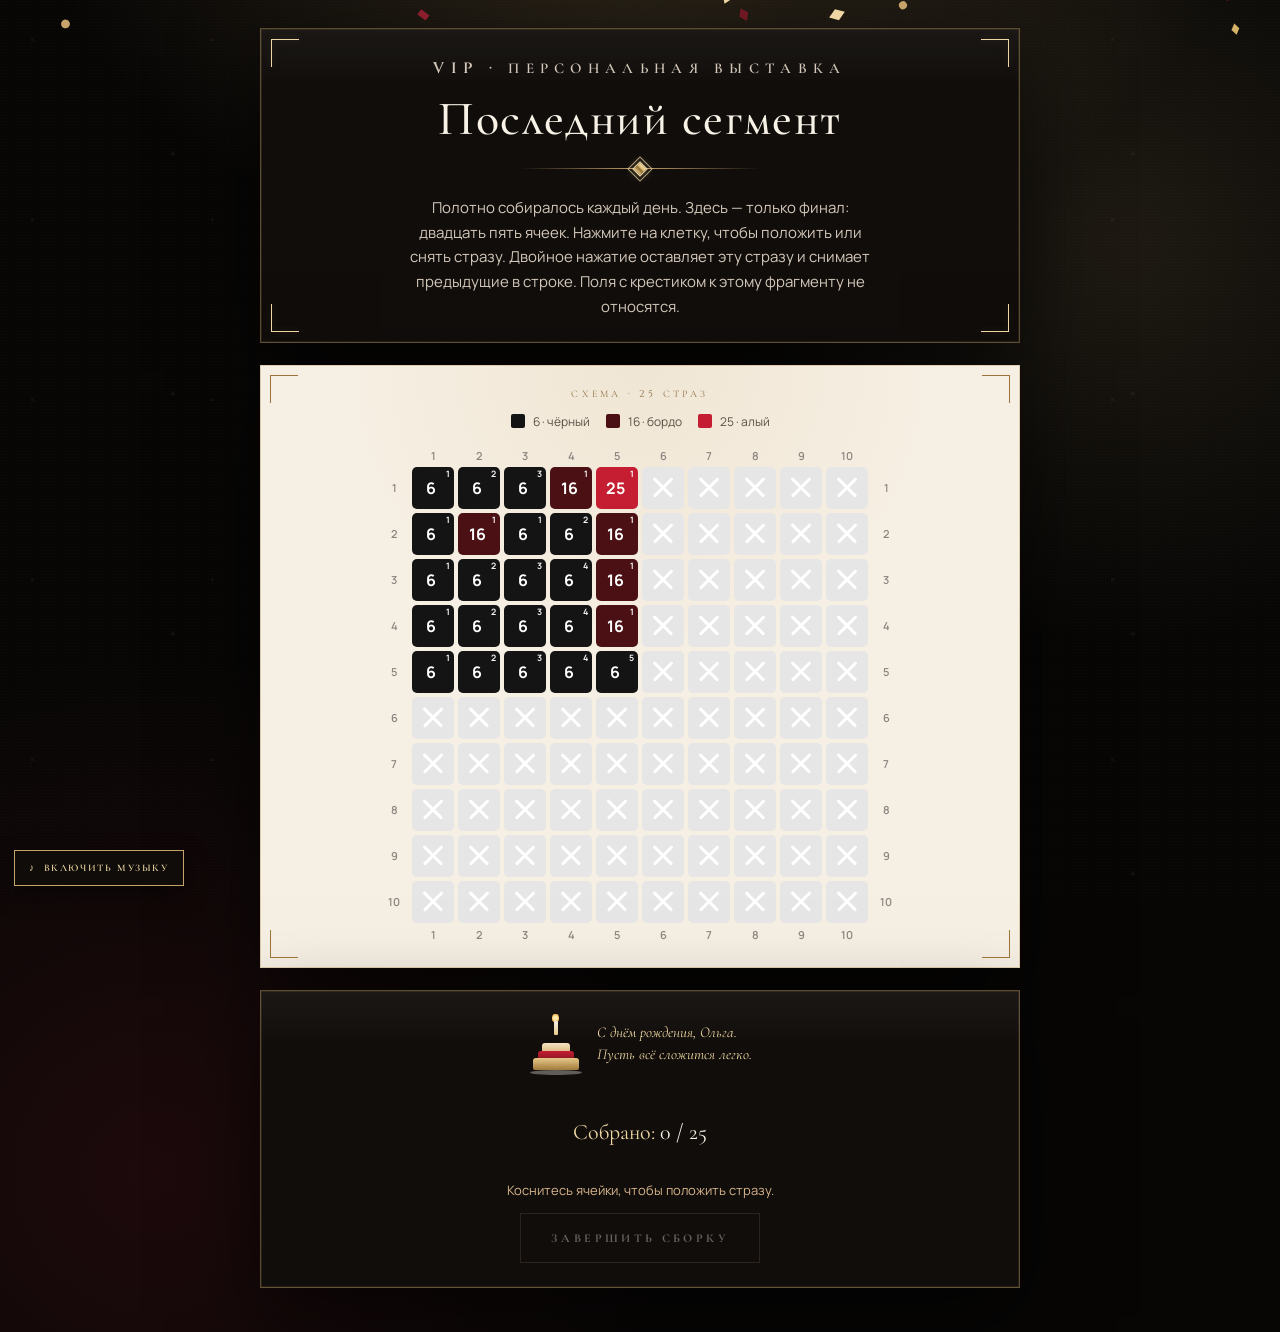
==== commit d9236273: "Вернуть прежнюю мозаику и починить двойной тап по строке Двойное нажатие больше не снимает текущую с" ====
--- a/assemble.html
+++ b/assemble.html
@@ -28,7 +28,7 @@
         <p>
           Полотно собиралось каждый день. Здесь — только финал: двадцать пять
           ячеек. Нажмите на клетку, чтобы положить или снять стразу.
-          Двойное нажатие снимает предыдущие стразы в этой строке.
+          Двойное нажатие оставляет эту стразу и снимает предыдущие в строке.
           Поля с крестиком к этому фрагменту не относятся.
         </p>
       </header>
--- a/css/styles.css
+++ b/css/styles.css
@@ -281,7 +281,7 @@
   font-size: clamp(110px, 26vw, 200px);
   letter-spacing: 0.12em;
   color: var(--gold);
-  opacity: 0.06;
+  opacity: 0.045;
   pointer-events: none;
   user-select: none;
   line-height: 1;
@@ -295,9 +295,9 @@
 
 .vip-brand {
   display: flex;
-  flex-wrap: wrap;
-  align-items: center;
-  gap: 10px;
+  flex-wrap: nowrap;
+  align-items: center;
+  gap: 8px;
 }
 
 .vip-kicker {
@@ -925,7 +925,7 @@
 
 @keyframes crystal-in {
   from { opacity: 0; }
-  to { opacity: 0.48; }
+  to { opacity: 1; }
 }
 
 .caption {
@@ -938,8 +938,8 @@
 
 .caption.plaque {
   background:
-    linear-gradient(180deg, rgba(243, 234, 217, 0.08), rgba(20, 17, 13, 0.35));
-  border: 1px solid var(--line);
+    linear-gradient(180deg, rgba(243, 234, 217, 0.1), rgba(12, 10, 8, 0.55));
+  border: 1px solid rgba(198, 163, 106, 0.5);
   box-shadow: inset 0 0 0 1px rgba(198, 163, 106, 0.12);
   padding: 22px 22px 20px;
 }
@@ -979,17 +979,17 @@
 
 .balloon {
   position: absolute;
-  bottom: 4vh;
+  bottom: -20vh;
   width: 38px;
   height: 50px;
   background:
     radial-gradient(circle at 30% 28%, rgba(255, 255, 255, 0.55), transparent 36%),
     var(--balloon);
   border-radius: 50% 50% 48% 48% / 42% 42% 58% 58%;
-  transform: scale(var(--s, 1));
-  animation: balloon-drift var(--drift, 8s) ease-in-out infinite;
+  animation: balloon-rise var(--drift, 16s) linear infinite;
   animation-delay: var(--delay, 0s);
   filter: drop-shadow(0 8px 12px rgba(0, 0, 0, 0.28));
+  will-change: transform, opacity;
 }
 
 .balloon::after {
@@ -1010,9 +1010,30 @@
   right: var(--x, 3vw);
 }
 
-@keyframes balloon-drift {
-  0%, 100% { transform: scale(var(--s, 1)) translateY(0) rotate(-6deg); }
-  50% { transform: scale(var(--s, 1)) translateY(-28px) rotate(7deg); }
+@keyframes balloon-rise {
+  0% {
+    transform: scale(var(--s, 1)) translate3d(0, 0, 0) rotate(-8deg);
+    opacity: 0;
+  }
+  7% {
+    opacity: 1;
+  }
+  25% {
+    transform: scale(var(--s, 1)) translate3d(var(--sway, 16px), -32vh, 0) rotate(7deg);
+  }
+  50% {
+    transform: scale(var(--s, 1)) translate3d(calc(var(--sway, 16px) * -1), -64vh, 0) rotate(-6deg);
+  }
+  75% {
+    transform: scale(var(--s, 1)) translate3d(var(--sway, 16px), -96vh, 0) rotate(5deg);
+  }
+  93% {
+    opacity: 1;
+  }
+  100% {
+    transform: scale(var(--s, 1)) translate3d(0, -128vh, 0) rotate(-4deg);
+    opacity: 0;
+  }
 }
 
 body[data-scene="assemble"] .balloon {
@@ -1023,10 +1044,10 @@
   position: fixed;
   left: max(14px, env(safe-area-inset-left));
   bottom: max(14px, env(safe-area-inset-bottom));
-  z-index: 50;
+  z-index: 80;
   appearance: none;
   border: 1px solid var(--gold);
-  background: rgba(16, 13, 11, 0.9);
+  background: rgba(16, 13, 11, 0.94);
   color: var(--gold-bright);
   font-family: var(--display);
   font-size: 10px;
@@ -1035,10 +1056,11 @@
   text-transform: uppercase;
   padding: 10px 14px;
   cursor: pointer;
+  touch-action: manipulation;
   display: inline-flex;
   align-items: center;
   gap: 8px;
-  box-shadow: 0 8px 24px rgba(0, 0, 0, 0.35);
+  box-shadow: 0 8px 24px rgba(0, 0, 0, 0.45);
 }
 
 .music-toggle.is-waiting {
@@ -1169,7 +1191,7 @@
   }
 
   .portrait-stage.is-crystal .portrait-mosaic {
-    opacity: 0.4;
+    opacity: 1;
   }
 
   .btn,
@@ -1183,12 +1205,21 @@
     padding: 24px 16px 0;
   }
 
-  .ticket-head {
-    flex-direction: column;
+  .vip-kicker {
+    letter-spacing: 0.2em;
+    font-size: 9px;
+  }
+
+  .limited-badge {
+    letter-spacing: 0.12em;
+    font-size: 8px;
+    padding: 5px 7px 4px;
   }
 
   .ticket-no {
-    text-align: left;
+    text-align: right;
+    font-size: 8px;
+    letter-spacing: 0.14em;
   }
 
   .vip-mark {
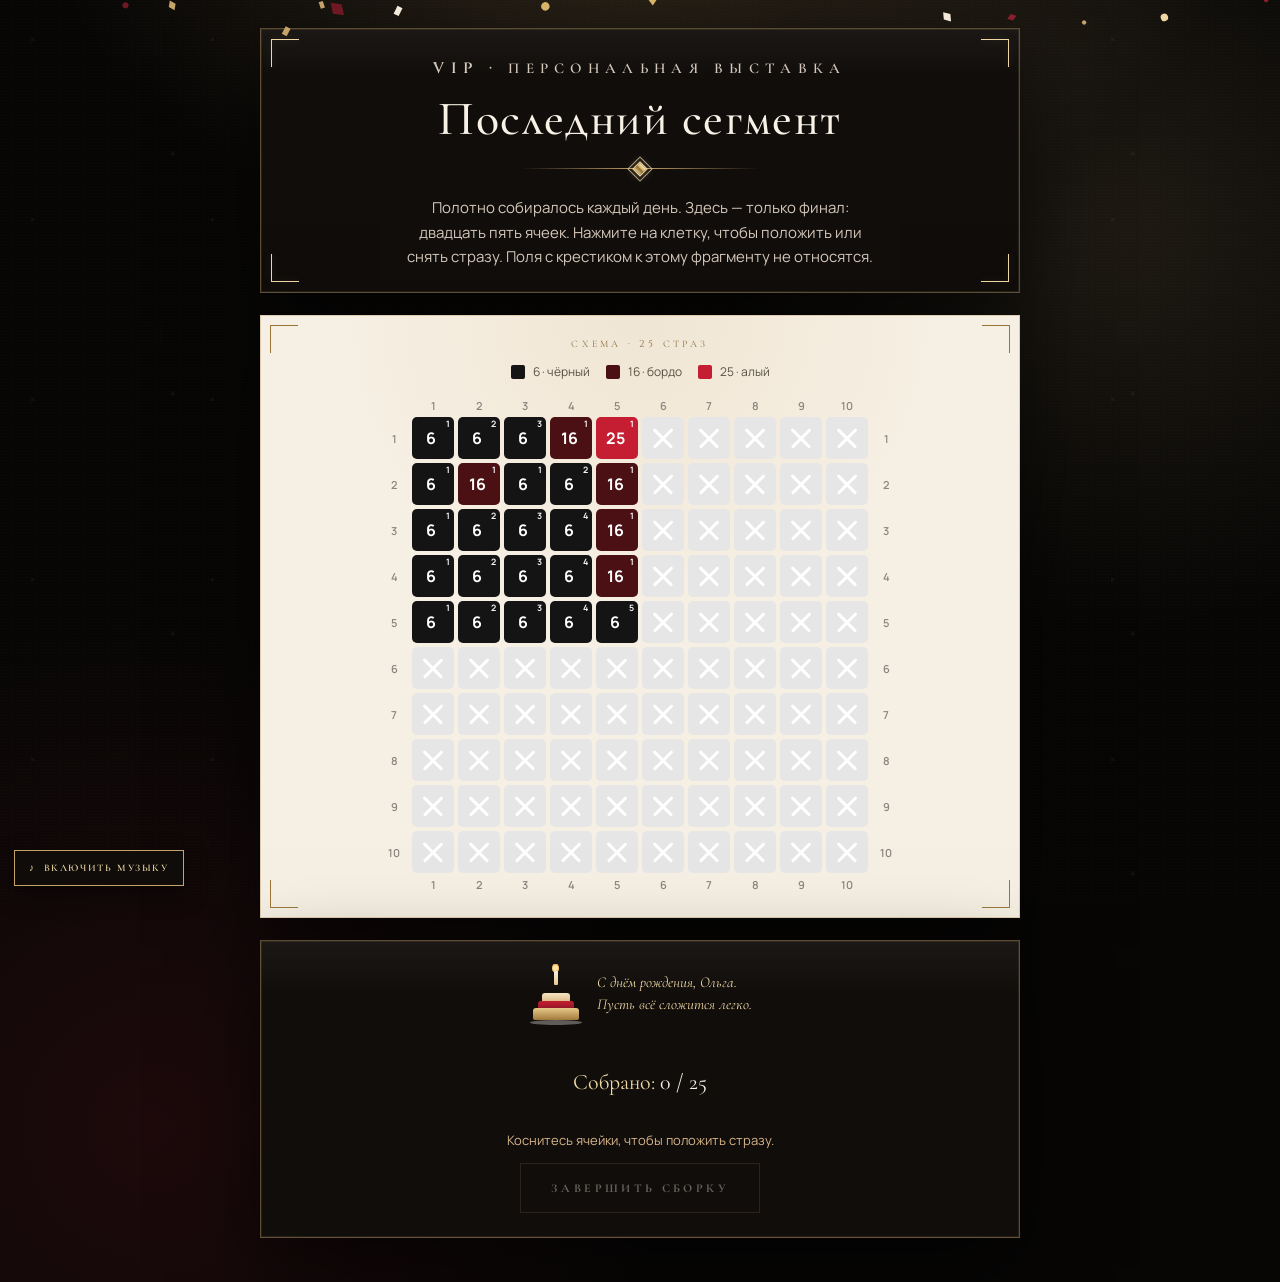
==== commit 5c0434ea: "Убрать двойной тап со схемы сборки Co-authored-by: crazy2felke <crazy2felke@users.noreply.github.com" ====
--- a/assemble.html
+++ b/assemble.html
@@ -28,7 +28,6 @@
         <p>
           Полотно собиралось каждый день. Здесь — только финал: двадцать пять
           ячеек. Нажмите на клетку, чтобы положить или снять стразу.
-          Двойное нажатие оставляет эту стразу и снимает предыдущие в строке.
           Поля с крестиком к этому фрагменту не относятся.
         </p>
       </header>
